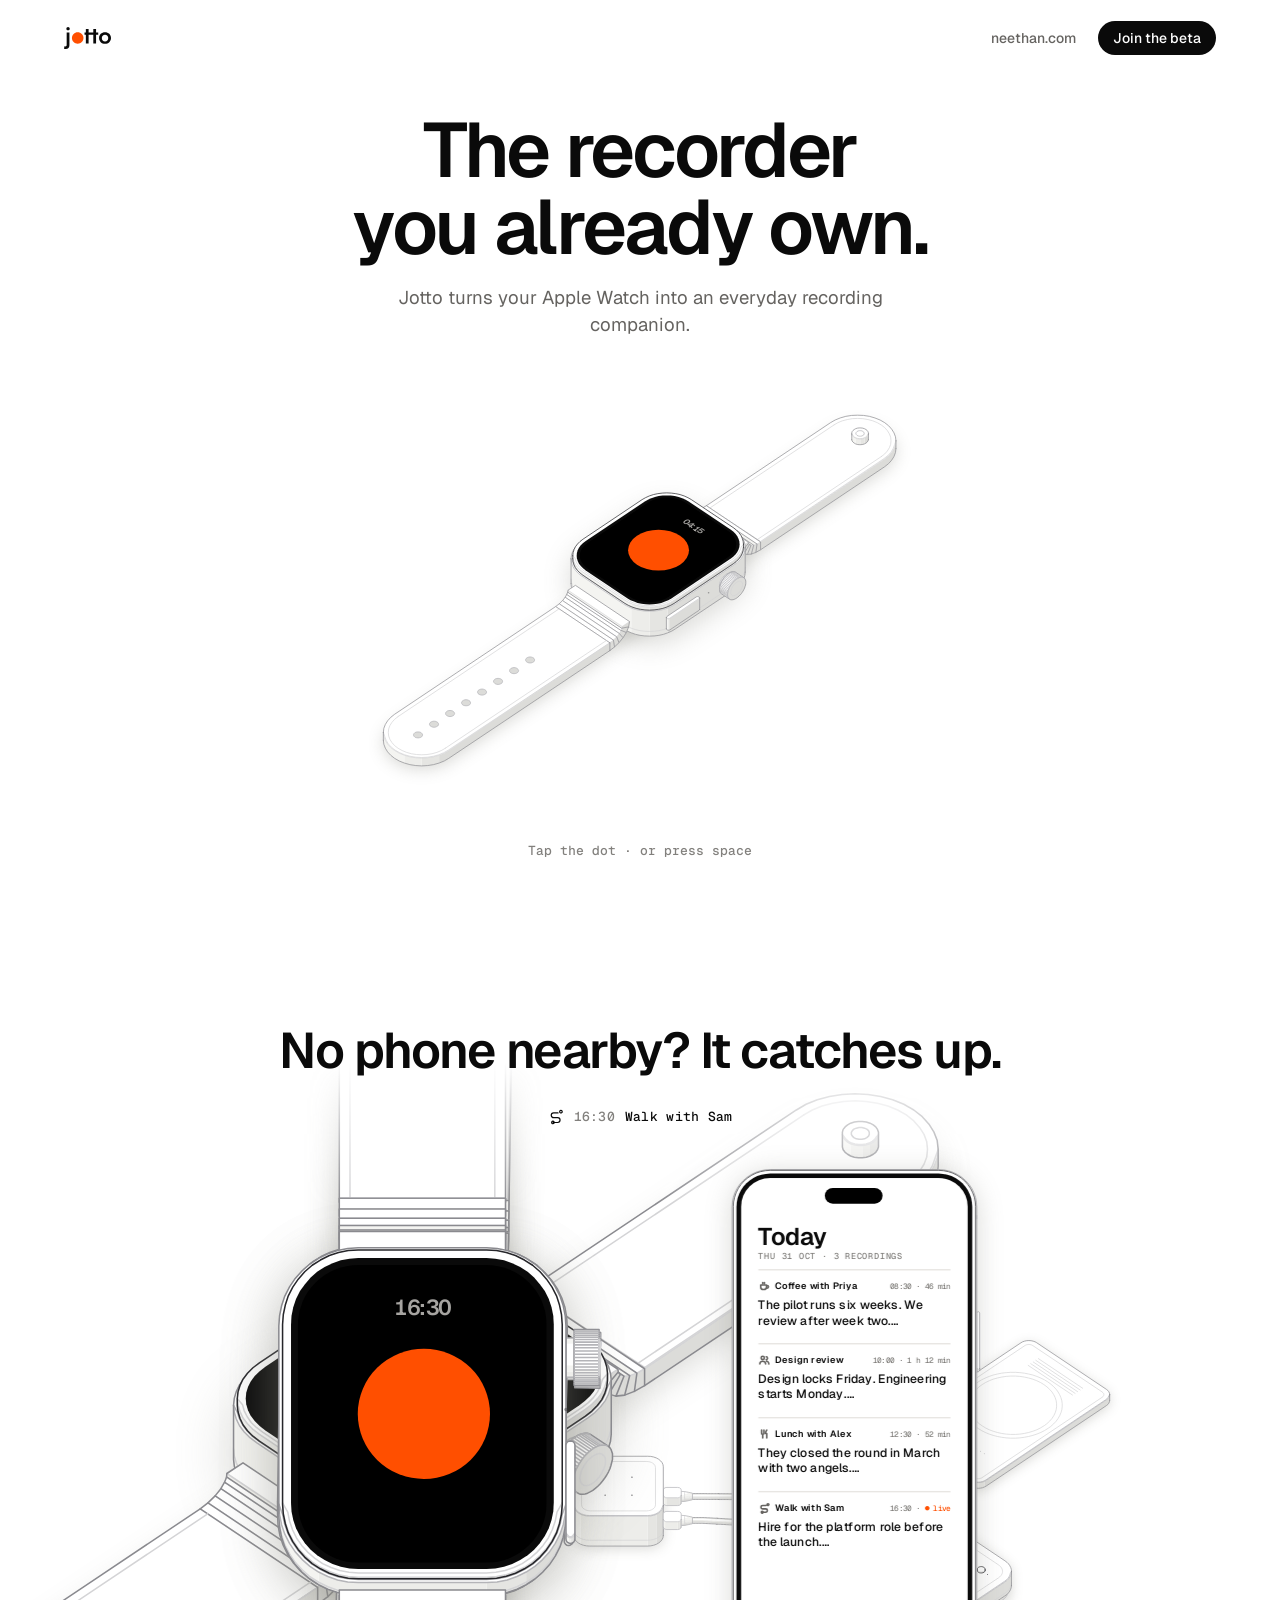
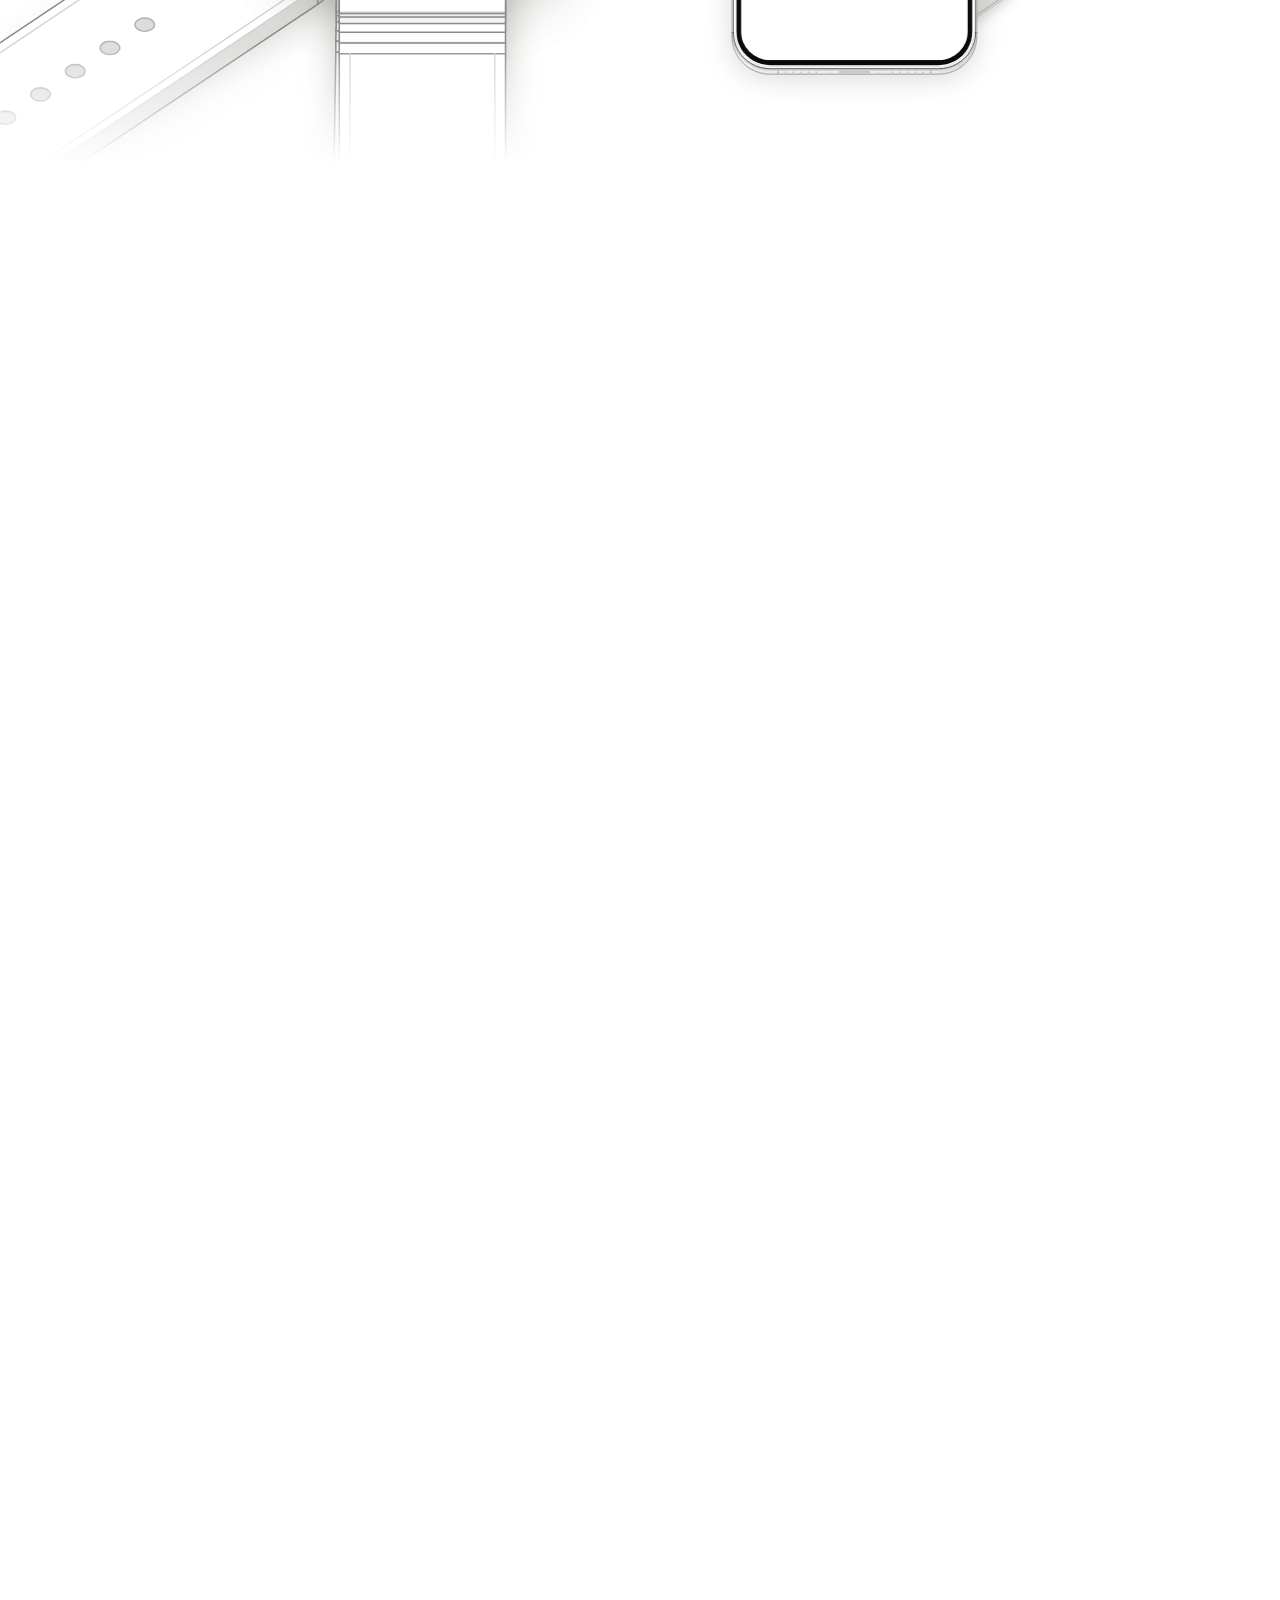
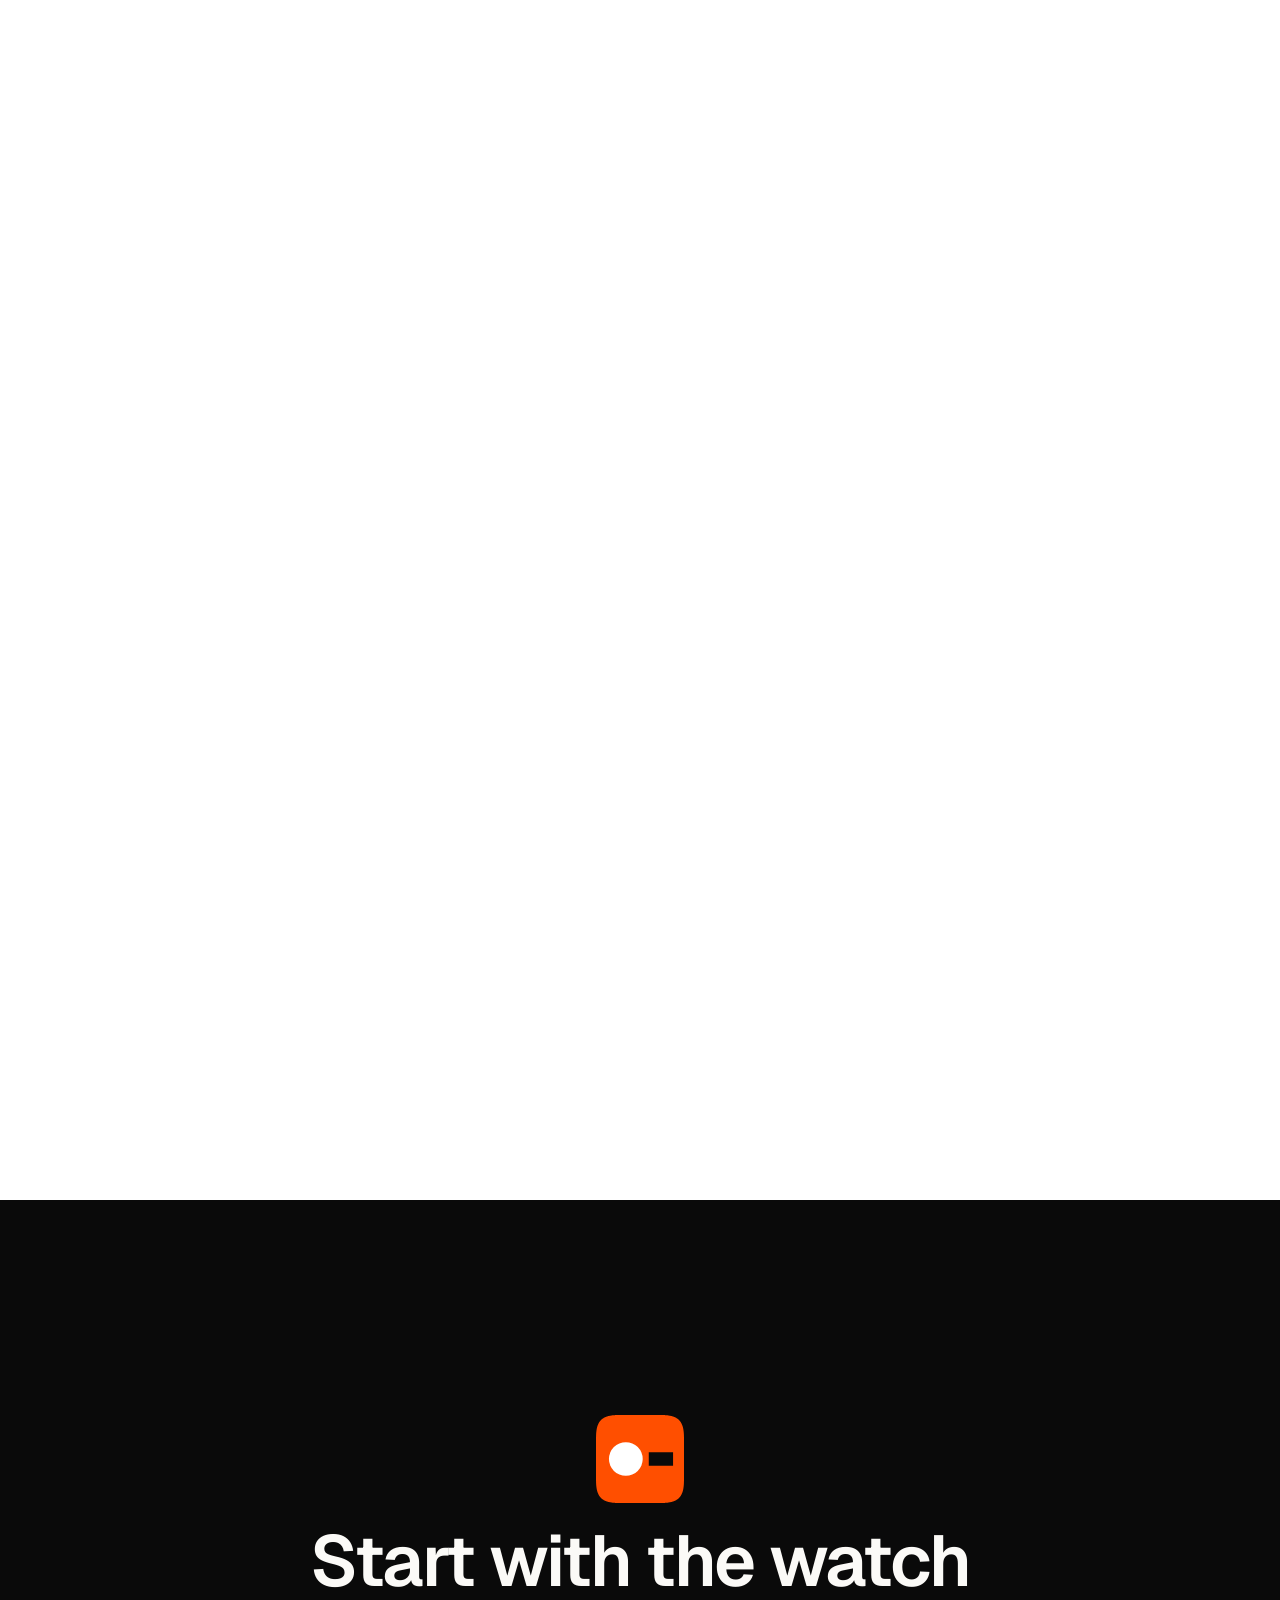
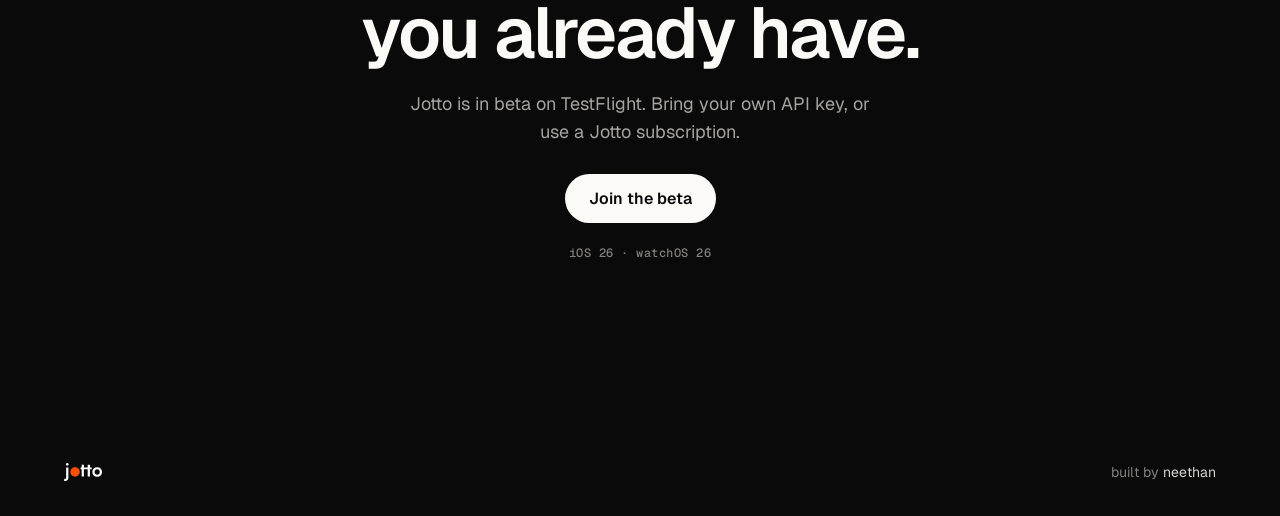
==== brand/page/index.html @ 4477ffdb "Product page prototype: a scroll story for neethan.com/jotto The Apple Watch you already own as the " ====
<!DOCTYPE html>
<html lang="en">
<head>
<meta charset="utf-8">
<meta name="viewport" content="width=device-width, initial-scale=1">
<title>Jotto · Neethan</title>
<meta name="description" content="Jotto turns the Apple Watch you already own into an everyday recording companion.">
<link rel="icon" href="../logo/final/favicon.svg" type="image/svg+xml">
<meta name="theme-color" content="#FFFFFF">
<link rel="stylesheet" href="../color/tokens.css">
<link rel="stylesheet" href="iso.css">
<link rel="preconnect" href="https://fonts.googleapis.com">
<link rel="stylesheet" href="https://fonts.googleapis.com/css2?family=Geist:wght@400;500;600;700&family=Geist+Mono:wght@400;500&display=swap">
<style>
  /* Scoped to the Jotto page: brand tokens only. */
  .jotto { --max: 1200px; --pad: clamp(20px, 5vw, 64px); --sans: "Geist", system-ui, sans-serif; --mono: "Geist Mono", ui-monospace, monospace;
    background: var(--ink-0); color: var(--ink-950); font-family: var(--sans); -webkit-font-smoothing: antialiased; }
  * { box-sizing: border-box; margin: 0; }
  html { scroll-snap-type: y proximity; }
  .snap { position: absolute; left: 0; width: 1px; height: 1px; scroll-snap-align: start; pointer-events: none; }
  .hero, .end { scroll-snap-align: start; }
  .wrap { width: 100%; max-width: calc(var(--max) + var(--pad) * 2); margin: 0 auto; padding: 0 var(--pad); }
  h1, h2 { font-weight: 600; letter-spacing: -0.03em; line-height: 1; font-kerning: normal; }
  .ico { width: 16px; height: 16px; flex: none; fill: none; stroke: currentColor; stroke-width: 1.5; stroke-linecap: round; stroke-linejoin: round; }

  .top { position: fixed; inset: 0 0 auto 0; z-index: 20; pointer-events: none; }
  .top .wrap { display: flex; align-items: center; justify-content: space-between; height: 76px; }
  .top a { pointer-events: auto; }
  .top img { height: 22px; display: block; }
  .top nav { display: flex; gap: 22px; align-items: center; font-size: 14px; font-weight: 500; }
  .top nav a { color: var(--ink-600); text-decoration: none; transition: color .3s, background .3s; }
  .top nav a.pill { color: var(--ink-0); background: var(--ink-950); padding: 8px 15px; border-radius: 999px; }
  .top.dark nav a { color: var(--ink-400); }
  .top.dark nav a.pill { color: var(--ink-950); background: var(--ink-50); }

  #gl { position: fixed; inset: 0; width: 100vw; height: 100vh; pointer-events: none; z-index: 15; }

  /* Drawn objects (anatomy kit) */
  .art { position: relative; }
  .art.iso { --anatomy-paper: #fff; --anatomy-card: #fff; --anatomy-weight: .7px; background: transparent; }
  .art.iso[data-theme="dark"] { --anatomy-paper: #0A0A0A; --anatomy-card: #0A0A0A; }
  .art svg { display: block; width: 100%; height: auto; overflow: visible; }
  .art svg * { vector-effect: non-scaling-stroke; transition: fill .7s ease, stroke .7s ease; }
  .art .jt-black { fill: #0A0A0A; transition: none; }
  .art .jt-hole { fill: var(--anatomy-shade-0); }
  .art .jt-floor { fill: var(--anatomy-paper); }
  .art .ov { position: absolute; left: 0; top: 0; transform-origin: 0 0; pointer-events: none; }
  .art .scr { position: absolute; left: 0; top: 0; transform-origin: 0 0; overflow: hidden; }
  .rig .fr, .rig .chg { position: absolute; inset: 0; }
  .rig .fr { visibility: hidden; }
  .rig .fr.on { visibility: visible; }
  .rig .chg svg { overflow: hidden; }

  /* Watch display (local units: about 79 × 96) */
  .wui { position: absolute; inset: 0; background: #000; color: #fff; font-family: var(--sans); transition: background .5s ease; }
  .wui .clock { position: absolute; top: 9px; width: 100%; text-align: center; font: 600 7px var(--sans); color: #A6A4A1; font-variant-numeric: tabular-nums; }
  .wui .btn { position: absolute; left: 50%; top: 50%; width: 42px; height: 42px; margin: -21px 0 0 -21px; border-radius: 50%;
    background: var(--orange-500); border: 0; padding: 0; cursor: pointer; pointer-events: auto; transition: transform .25s cubic-bezier(.3,1.5,.5,1), opacity .4s; }
  .wui .btn::after { content: ""; position: absolute; inset: 15px; border-radius: 3px; background: #fff; transform: scale(0); transition: transform .25s; }
  .wui .ring { position: absolute; left: 50%; top: 50%; width: 42px; height: 42px; margin: -21px 0 0 -21px; border-radius: 50%; border: 1.2px solid var(--orange-500); opacity: 0; }
  .wui.rec .btn { transform: scale(.88); }
  .wui.rec .btn::after { transform: scale(1); }
  .wui.rec .ring { animation: ring 1.1s ease-out infinite; }
  .wui .el { position: absolute; bottom: 9px; width: 100%; text-align: center; font: 500 7.5px var(--mono); color: #fff; opacity: 0; transition: opacity .2s; font-variant-numeric: tabular-nums; }
  .wui.rec .el { opacity: 1; }
  .wui .big { position: absolute; top: 30px; width: 100%; text-align: center; font: 600 22px var(--sans); letter-spacing: -.02em; color: #fff; opacity: 0; transition: opacity .4s; font-variant-numeric: tabular-nums; }
  .wui .sub { position: absolute; top: 58px; width: 100%; text-align: center; font: 500 6px var(--mono); color: #fff; opacity: 0; transition: opacity .4s; }
  .wui.charging { background: var(--orange-500); }
  .wui.charging .big, .wui.charging .sub { opacity: 1; }
  .wui.charging .btn, .wui.charging .clock { opacity: 0; }
  .wui .btn:focus-visible { outline: 1px solid #fff; outline-offset: 3px; }
  @keyframes ring { 0% { opacity: .8; transform: scale(1); } 100% { opacity: 0; transform: scale(1.5); } }

  /* iPhone display (local units: about 157 × 339) */
  .pui { position: absolute; inset: 0; background: #fff; color: var(--ink-950); font-family: var(--sans); }
  .pui .island { position: absolute; left: 50%; top: 7px; width: 40px; height: 11px; margin-left: -20px; border-radius: 6px; background: #000; }
  .pui .ttl { position: absolute; left: 12px; top: 30px; font: 600 17px var(--sans); letter-spacing: -.02em; }
  .pui .date { position: absolute; left: 12px; top: 51px; font: 500 6px var(--mono); color: var(--ink-500); }
  .pui .row { position: absolute; left: 12px; right: 12px; height: 50px; border-top: .6px solid var(--ink-200); opacity: 0; transition: opacity .3s; }
  .pui .row.on { opacity: 1; }
  .pui .meta { display: flex; align-items: center; gap: 3.5px; padding-top: 6px; font: 500 5.5px var(--mono); color: var(--ink-500); }
  .pui .meta .ico { width: 8px; height: 8px; stroke-width: 1.1; color: var(--ink-600); }
  .pui .meta .ttl2 { color: var(--ink-950); font: 600 6.5px var(--sans); }
  .pui .meta .when { margin-left: auto; }
  .pui .meta .live { color: var(--orange-500); }
  .pui .txt { margin-top: 4px; font: 500 8.5px/11px var(--sans); }
  .ch { opacity: 0; transition: opacity .16s ease; }
  .ch.on { opacity: 1; }

  /* Hero */
  .hero { position: relative; min-height: 100svh; display: flex; flex-direction: column; align-items: center; padding: 112px 0 40px; }
  .hero-copy { text-align: center; }
  .hero h1 { font-size: clamp(42px, 6vw, 88px); }
  .hero .lede { margin: 18px auto 0; font-size: clamp(17px, 1.45vw, 20px); line-height: 1.5; color: var(--ink-600); max-width: 520px; }
  .stage { position: relative; flex: 1; width: 100%; display: flex; align-items: center; justify-content: center; min-height: 380px; }
  .stage .art { width: min(50vw, 600px); }
  .said { position: absolute; max-width: 420px; }
  .said.below { position: static; text-align: center; padding: 0 var(--pad); margin: -6px auto 0; min-height: 96px; max-width: 560px; }
  .evt { display: flex; align-items: center; gap: 8px; width: 100%; font: 500 12px var(--mono); color: var(--ink-500); letter-spacing: .02em; margin-bottom: 10px; opacity: 0; transform: translateY(4px); transition: opacity .3s ease, transform .3s ease; }
  .said.below .evt { justify-content: center; }
  .evt .ico { color: var(--ink-950); }
  .evt .len { margin-left: auto; }
  .said.below .evt .len { margin-left: 0; }
  .evt b { font-weight: 500; color: var(--ink-950); }
  .evt.on { opacity: 1; transform: none; }
  .line { font-size: clamp(20px, 1.9vw, 27px); line-height: 1.38; font-weight: 500; letter-spacing: -0.02em; color: var(--ink-950); }
  .line .f { position: relative; display: inline-block; white-space: pre; overflow: hidden; vertical-align: bottom; transition: color .2s ease, width .26s cubic-bezier(.4,0,.2,1), opacity .26s; }
  .line .f::after { content: ""; position: absolute; left: 0; right: 0; top: 55%; height: 1.5px; background: currentColor; transform: scaleX(0); transform-origin: left; transition: transform .2s ease; }
  .line .f.x { color: var(--ink-300); }
  .line .f.x::after { transform: scaleX(1); }
  .line .f.gone { opacity: 0; }
  .hint { font: 500 13px var(--mono); color: var(--ink-500); text-align: center; min-height: 18px; }
  .hint .live { color: var(--orange-500); }
  @media (hover: none), (max-width: 759px) { .hint .kb { display: none; } }

  /* The story: one pinned stage, moved step by step */
  .scene { position: relative; height: var(--len, 300vh); }
  .pin { position: sticky; top: 0; height: 100svh; overflow: hidden; transition: background .7s ease; }
  .heads { position: absolute; left: 0; right: 0; top: clamp(100px, 14vh, 140px); pointer-events: none; z-index: 2; }
  .heads h2 { position: absolute; left: 0; right: 0; text-align: center; font-size: clamp(30px, 3.9vw, 56px); padding: 0 var(--pad);
    opacity: 0; transform: translateY(12px); transition: opacity .45s ease, transform .45s ease; }
  .heads h2.on { opacity: 1; transform: none; }
  .heads h2 .ln { display: block; opacity: 0; transform: translateY(10px); transition: opacity .45s ease, transform .45s ease; }
  .heads h2 .ln.on { opacity: 1; transform: none; }
  .night .heads h2 { color: var(--ink-50); }
  .gadgets { position: absolute; left: 50%; top: 64%; width: min(88vw, 1120px); transform: translate(-50%, -50%); }
  .rigwrap { position: absolute; inset: 0; --m3: 82%; --m4: 96%; -webkit-mask-image: linear-gradient(180deg, transparent 18%, #000 34%, #000 var(--m3), transparent var(--m4)); mask-image: linear-gradient(180deg, transparent 18%, #000 34%, #000 var(--m3), transparent var(--m4)); pointer-events: none; }
  .rig { position: absolute; left: 50%; top: 58%; width: min(56vw, 760px); transform-origin: 50% 50%; will-change: transform; pointer-events: auto; }
  .phone { position: absolute; left: 50%; top: 58%; width: 300px; will-change: transform; z-index: 1; }
  .event { position: absolute; left: 50%; top: 42%; transform: translate(-50%, -50%); display: flex; align-items: center; gap: 10px; white-space: nowrap;
    font: 500 13px var(--mono); letter-spacing: .02em; color: var(--ink-950); transition: opacity .3s ease; }
  .event .tm { color: var(--ink-500); }
  .night .event { color: var(--ink-50); }
  .night .event .tm { color: var(--ink-400); }

  .end { background: var(--ink-950); color: var(--ink-50); min-height: 92svh; display: flex; flex-direction: column; align-items: center; justify-content: center; text-align: center; gap: 22px; padding: 120px 0 72px; }
  .end img { width: 88px; height: 88px; }
  .end h2 { font-size: clamp(40px, 5.6vw, 84px); }
  .end p { font-size: 18px; line-height: 1.55; color: var(--ink-400); max-width: 470px; margin: 0 auto; }
  .end .small { font: 500 12px var(--mono); color: var(--ink-500); letter-spacing: .04em; }
  .end a.btn { margin-top: 6px; color: var(--ink-950); background: var(--ink-50); padding: 14px 24px; border-radius: 999px; font-weight: 600; font-size: 16px; text-decoration: none; }
  footer { background: var(--ink-950); color: var(--ink-500); font-size: 14px; }
  footer .wrap { display: flex; align-items: center; justify-content: space-between; height: 88px; text-transform: lowercase; }
  footer img { height: 18px; display: block; }
  footer a { color: var(--ink-300); text-decoration: none; }
  footer a:hover { color: var(--ink-50); }

  @media (max-width: 760px) {
    .stage { flex-direction: column; min-height: 0; }
    .stage .art { width: 108vw; }
    .rig { width: 120vw; }
    .gadgets { width: 112vw; }
    .event { font-size: 11px; }
  }
  @media (prefers-reduced-motion: reduce) { .wui.rec .ring { animation: none; } }
</style>
</head>
<body class="jotto">
<canvas id="gl"></canvas>

<header class="top" id="top"><div class="wrap">
  <a href="#" aria-label="Jotto"><img id="mark" src="../logo/final/wordmark.svg" alt="jotto"></a>
  <nav><a href="https://neethan.com">neethan.com</a><a class="pill" href="#get">Join the beta</a></nav>
</div></header>

<section class="hero" id="hero">
  <div class="wrap hero-copy">
    <h1>The recorder<br>you already own.</h1>
    <p class="lede">Jotto turns your Apple Watch into an everyday recording companion.</p>
  </div>
  <div class="stage" id="stage">
    <div class="art iso" data-theme="light" id="heroWatch"></div>
    <div class="said" id="said" aria-live="polite"><div class="evt" id="evt"></div><p class="line" id="line"></p></div>
  </div>
  <p class="hint" id="hint">Tap the dot<span class="kb"> · or press space</span></p>
</section>

<section class="scene" id="story" style="--len:1100vh">
  <div class="pin" id="pin">
    <div class="heads">
      <h2 id="h-gadgets"><span class="ln">Another device.</span><span class="ln">Another charger.</span><span class="ln">Another thing to remember.</span></h2>
      <h2>Or the one already on your wrist.</h2>
      <h2>Tap once. Talk for hours.</h2>
      <h2>No phone nearby? It catches up.</h2>
      <h2>Clean text, ready on your iPhone.</h2>
      <h2>And it charges with your watch.</h2>
    </div>
    <div class="art iso gadgets" data-theme="light" id="gadgetArt"></div>
    <div class="art iso phone" data-theme="light" id="phone"></div>
    <div class="rigwrap" id="rigwrap"><div class="art iso rig" data-theme="light" id="rig"></div></div>
    <p class="event" id="event"></p>
  </div>
</section>

<section class="end" id="get">
  <img src="../logo/final/icon-ios-masked.svg" alt="">
  <h2>Start with the watch<br>you already have.</h2>
  <p>Jotto is in beta on TestFlight. Bring your own API key, or use a Jotto subscription.</p>
  <a class="btn" href="#">Join the beta</a>
  <p class="small">iOS 26 · watchOS 26</p>
</section>
<footer><div class="wrap">
  <img src="../logo/final/wordmark-dark.svg" alt="jotto">
  <span>built by <a href="https://x.com/neethanwu">neethan</a></span>
</div></footer>

<script src="art.js"></script>
<script>
(() => {
  const ART = window.JOTTO_ART;
  const clamp = (v, a = 0, b = 1) => Math.min(b, Math.max(a, v));
  const seg = (p, a, b) => clamp((p - a) / (b - a));
  const lerp = (a, b, t) => a + (b - a) * t;
  const ease = t => t < .5 ? 4 * t * t * t : 1 - Math.pow(-2 * t + 2, 3) / 2;
  const easeOut = t => 1 - Math.pow(1 - t, 3);
  const reduced = matchMedia("(prefers-reduced-motion: reduce)").matches;
  const narrow = () => innerWidth < 760;
  const localTime = () => new Date().toLocaleTimeString([], { hour: "2-digit", minute: "2-digit", hourCycle: "h23" });
  const ICONS = {
    coffee: "M4 8h10v3.5a4.5 4.5 0 0 1-4.5 4.5h-1A4.5 4.5 0 0 1 4 11.5z M14 9h1.2a2.3 2.3 0 0 1 0 4.6H14 M7.5 3.5v2 M10.5 3.5v2",
    people: "M7.5 9a2.8 2.8 0 1 0 0-5.6 2.8 2.8 0 0 0 0 5.6z M2.5 17a5 5 0 0 1 10 0 M13.5 9a2.4 2.4 0 1 0 0-4.8 M14 11.8a4.6 4.6 0 0 1 4 5.2",
    walk: "M5 17.5a1.6 1.6 0 1 0 0-.01 M15 4a1.6 1.6 0 1 0 0-.01 M7 17.5h5.5a3 3 0 0 0 0-6h-5a3 3 0 0 1 0-6H13",
    mic: "M10 3a2.8 2.8 0 0 0-2.8 2.8v3.7a2.8 2.8 0 0 0 5.6 0V5.8A2.8 2.8 0 0 0 10 3z M5 9.5a5 5 0 0 0 10 0 M10 14.5V17",
    lunch: "M5.5 3v5.5a2 2 0 0 0 4 0V3 M7.5 10.5V17 M14.5 3c-1.6 1.4-2.2 3.6-2.2 6h2.2v8",
    idea: "M7 13.5a4.8 4.8 0 1 1 6 0V15H7z M8 17.5h4",
  };
  const icon = k => `<svg class="ico" viewBox="0 0 20 20"><path d="${ICONS[k]}"/></svg>`;

  /* ---------- Drawn objects with HTML laid on their screens ---------- */
  function overlay(el, vb, screen) {
    const ov = document.createElement("div"); ov.className = "ov";
    ov.style.width = vb[0] + "px"; ov.style.height = vb[1] + "px";
    const scr = document.createElement("div"); scr.className = "scr";
    ov.append(scr); el.append(ov);
    const o = { el, ov, scr, vb, m: null };
    o.setScreen = s => { o.m = s.m; Object.assign(scr.style, { width: s.w + "px", height: s.h + "px", borderRadius: s.r + "px", transform: `matrix(${s.m.join(",")})` }); o.sw = s.w; o.sh = s.h; };
    o.setScreen(screen);
    const fit = () => (ov.style.transform = `scale(${el.offsetWidth / vb[0]})`);
    new ResizeObserver(fit).observe(el); fit();
    // a point on the screen (local units) → coordinates relative to `frame`, with every CSS transform applied
    o.at = (u, v, frame) => {
      const r = el.getBoundingClientRect(), f = frame.getBoundingClientRect(), m = o.m, s = r.width / vb[0];
      return [r.left - f.left + s * (m[0] * u + m[2] * v + m[4]), r.top - f.top + s * (m[1] * u + m[3] * v + m[5])];
    };
    return o;
  }
  function mount(el, a) { el.innerHTML = a.svg; return a.screen ? overlay(el, a.vb, a.screen) : { el }; }
  function watchUI(o) {
    o.scr.innerHTML = `<div class="wui"><div class="clock"></div><div class="ring"></div><button class="btn" aria-label="Record"></button><div class="el">00:00</div><div class="big"></div><div class="sub">CHARGING</div></div>`;
    o.ui = o.scr.firstChild; o.clock = o.ui.querySelector(".clock"); o.el2 = o.ui.querySelector(".el"); o.big = o.ui.querySelector(".big");
    o.center = () => [o.sw / 2, o.sh / 2];
    return o;
  }
  const fmtDur = s => { s = Math.floor(s); const h = Math.floor(s / 3600), m = Math.floor(s / 60) % 60, x = s % 60; return (h ? `${h}:${String(m).padStart(2, "0")}` : String(m).padStart(2, "0")) + `:${String(x).padStart(2, "0")}`; };

  /* ---------- WebGL particles ---------- */
  const TONES = ["#FFCEBF", "#FFAC94", "#FF815C", "#FF4F00", "#FF4F00", "#FF4F00", "#D03B00", "#AB2C00", "#871E00", "#641200", "#4C4A48", "#1F1E1C"];
  const rgb = h => [1, 3, 5].map(i => parseInt(h.slice(i, i + 2), 16) / 255);
  const GL = (() => {
    const c = document.getElementById("gl");
    const gl = c.getContext("webgl", { premultipliedAlpha: true, alpha: true, antialias: false });
    if (!gl) return null;
    const VS = `
      attribute vec2 aS, aE, aC; attribute vec4 aM; attribute vec4 aK; attribute float aG;
      uniform float uT, uFade, uDpr; uniform vec2 uRes, uOff;
      varying vec3 vC; varying float vA;
      void main() {
        float lag = aG * 22.0, kr = (uT - aM.x - lag) / aM.y, k = clamp(kr, 0.0, 1.0);
        float e = k < .5 ? 4.0 * k * k * k : 1.0 - pow(-2.0 * k + 2.0, 3.0) / 2.0;
        float u = 1.0 - e;
        vec2 p = u * u * aS + 2.0 * u * e * aC + e * e * aE;
        p += sin(e * 3.14159) * vec2(sin(aM.w * 40.0 + e * 6.0), cos(aM.w * 31.0 + e * 5.0)) * (4.0 + 7.0 * aM.w);
        vec2 q = (p + uOff) / uRes * 2.0 - 1.0;
        gl_Position = vec4(q.x, -q.y, 0.0, 1.0);
        gl_PointSize = aM.z * (1.0 + sin(e * 3.14159) * 0.9) * (1.0 - aG * 0.25) * uDpr;
        vC = mix(aK.rgb, vec3(0.039), smoothstep(aK.w, 1.0, k));
        float alive = step(0.0001, uT - aM.x - lag);
        float landed = 1.0 - smoothstep(1.0, 1.25, kr);
        vA = alive * landed * uFade * (aG > 0.5 ? (1.0 - aG * 0.3) * sin(e * 3.14159) * 0.55 : 1.0);
      }`;
    const FS = `precision mediump float; varying vec3 vC; varying float vA;
      void main() { float d = length(gl_PointCoord - .5); float a = smoothstep(.5, .1, d) * vA; gl_FragColor = vec4(vC * a, a); }`;
    const sh = (t, s) => { const o = gl.createShader(t); gl.shaderSource(o, s); gl.compileShader(o); if (!gl.getShaderParameter(o, gl.COMPILE_STATUS)) console.error(gl.getShaderInfoLog(o)); return o; };
    const prog = gl.createProgram(); gl.attachShader(prog, sh(gl.VERTEX_SHADER, VS)); gl.attachShader(prog, sh(gl.FRAGMENT_SHADER, FS)); gl.linkProgram(prog); gl.useProgram(prog);
    const A = n => gl.getAttribLocation(prog, n), U = n => gl.getUniformLocation(prog, n);
    const loc = { aS: A("aS"), aE: A("aE"), aC: A("aC"), aM: A("aM"), aK: A("aK"), aG: A("aG"), uT: U("uT"), uFade: U("uFade"), uDpr: U("uDpr"), uRes: U("uRes"), uOff: U("uOff") };
    gl.enable(gl.BLEND); gl.blendFunc(gl.ONE, gl.ONE_MINUS_SRC_ALPHA);
    const STRIDE = 15, GHOSTS = 3, list = new Set();
    function burst(parts) {
      const data = new Float32Array(parts.length * GHOSTS * STRIDE);
      let i = 0, total = 0;
      for (const q of parts) {
        total = Math.max(total, q.delay + q.dur * 1.25 + GHOSTS * 22);
        for (let g = 0; g < GHOSTS; g++) data.set([q.s[0], q.s[1], q.e[0], q.e[1], q.c[0], q.c[1], q.delay, q.dur, q.size, q.seed, q.tone[0], q.tone[1], q.tone[2], q.cool, g], (i++) * STRIDE);
      }
      const buf = gl.createBuffer(); gl.bindBuffer(gl.ARRAY_BUFFER, buf); gl.bufferData(gl.ARRAY_BUFFER, data, gl.STATIC_DRAW);
      const b = { buf, n: parts.length * GHOSTS, total, t: 0, fade: 1, off: [0, 0], on: false };
      list.add(b); return b;
    }
    function drop(b) { if (!b) return; gl.deleteBuffer(b.buf); list.delete(b); }
    function draw() {
      const dpr = Math.min(devicePixelRatio || 1, 2), w = innerWidth, h = innerHeight;
      if (c.width !== Math.round(w * dpr) || c.height !== Math.round(h * dpr)) { c.width = Math.round(w * dpr); c.height = Math.round(h * dpr); }
      gl.viewport(0, 0, c.width, c.height); gl.clearColor(0, 0, 0, 0); gl.clear(gl.COLOR_BUFFER_BIT);
      gl.uniform2f(loc.uRes, w, h); gl.uniform1f(loc.uDpr, dpr);
      for (const b of list) {
        if (!b.on || b.fade <= 0) continue;
        gl.bindBuffer(gl.ARRAY_BUFFER, b.buf);
        const F = 4, bind = (l, n, o) => { gl.enableVertexAttribArray(l); gl.vertexAttribPointer(l, n, gl.FLOAT, false, STRIDE * F, o * F); };
        bind(loc.aS, 2, 0); bind(loc.aE, 2, 2); bind(loc.aC, 2, 4); bind(loc.aM, 4, 6); bind(loc.aK, 4, 10); bind(loc.aG, 1, 14);
        gl.uniform1f(loc.uT, b.t); gl.uniform1f(loc.uFade, b.fade); gl.uniform2f(loc.uOff, b.off[0], b.off[1]);
        gl.drawArrays(gl.POINTS, 0, b.n);
      }
    }
    return { burst, drop, draw };
  })();

  // Characters: wrap every letter so it can appear the moment its particles land.
  function charify(el) {
    const walk = document.createTreeWalker(el, NodeFilter.SHOW_TEXT), nodes = [];
    while (walk.nextNode()) nodes.push(walk.currentNode);
    for (const n of nodes) { const f = document.createDocumentFragment(); for (const c of n.data) { const sp = document.createElement("span"); sp.className = "ch"; sp.textContent = c; f.append(sp); } n.replaceWith(f); }
    return [...el.querySelectorAll(".ch")];
  }
  // Paint the characters where the page laid them out and sample their ink, in the element's own units (÷ scale).
  // Each point and each character gets an order: reading order, line by line, 0 → 1.
  const off = document.createElement("canvas");
  function inkOf(el, chars, scale, step, ss = 2) {
    const r0 = el.getBoundingClientRect(), cs = getComputedStyle(el), size = parseFloat(cs.fontSize);
    const W = Math.ceil(r0.width / scale) + 2, H = Math.ceil(r0.height / scale) + 2;
    off.width = W * ss; off.height = H * ss;
    const ctx = off.getContext("2d");
    ctx.setTransform(ss, 0, 0, ss, 0, 0); ctx.font = `${cs.fontWeight} ${size}px Geist`; ctx.fillStyle = "#000"; ctx.textBaseline = "alphabetic";
    const fm = ctx.measureText("Hg"), aS = fm.fontBoundingBoxAscent, dS = fm.fontBoundingBoxDescent;
    const info = chars.map(ch => { const r = ch.getBoundingClientRect(); return { x: (r.left - r0.left) / scale, top: (r.top - r0.top) / scale, h: r.height / scale, w: r.width / scale, c: ch.textContent }; });
    const tops = [...new Set(info.map(i => Math.round(i.top)))].sort((a, b) => a - b), nL = tops.length || 1;
    const lineOf = y => { let best = 0; tops.forEach((t, k) => { if (y >= t - 1) best = k; }); return best; };
    const order = (x, line) => (line * W + x) / (nL * W);
    info.forEach(i => { if (i.c.trim()) ctx.fillText(i.c, i.x, i.top + i.h * aS / (aS + dS)); i.order = order(i.x + i.w / 2, tops.indexOf(Math.round(i.top))); });
    const d = ctx.getImageData(0, 0, off.width, off.height).data, pts = [], st = step * ss;
    for (let y = 0; y < off.height; y += st) for (let x = 0; x < off.width; x += st) {
      const jx = Math.min(off.width - 1, x + Math.random() * st * .7), jy = Math.min(off.height - 1, y + Math.random() * st * .7);
      if (d[(Math.floor(jy) * off.width + Math.floor(jx)) * 4 + 3] > 110) { const px = jx / ss, py = jy / ss; pts.push([px, py, order(px, lineOf(py))]); }
    }
    return { pts, orders: info.map(i => i.order) };
  }
  // Particles leave from `from()` and land on the targets in reading order; times in ms.
  function particles(targets, from, spread, { wave = 340, jit = 140, dur = 760, size = 2 } = {}) {
    const parts = targets.map(([tx, ty, o]) => {
      const [sx, sy] = from(), warm = Math.random() < .16;
      const mx = (sx + tx) / 2 + (Math.random() - .5) * spread, my = Math.min(sy, ty) - (.3 + Math.random() * .7) * spread * .6;
      return { s: [sx, sy], e: [tx, ty], c: [mx, my], delay: wave * o + Math.random() * jit, dur: dur * (.85 + Math.random() * .3),
        size: size * (.55 + Math.random() * .7), seed: Math.random(), tone: rgb(TONES[Math.floor(Math.random() * TONES.length)]), cool: warm ? .85 : .45 + Math.random() * .2 };
    });
    // when the character at reading order o has its particles down
    parts.landsAt = o => wave * o + jit * .7 + dur * 1.05;
    return parts;
  }
  const showChars = (chars, times, t) => chars.forEach((c, i) => c.classList.toggle("on", t >= times[i]));

  /* ---------- Hero: tap the dot ---------- */
  const hero = document.getElementById("hero"), stage = document.getElementById("stage"), said = document.getElementById("said");
  const evt = document.getElementById("evt"), line = document.getElementById("line"), hint = document.getElementById("hint");
  const hw = watchUI(mount(document.getElementById("heroWatch"), ART.watch));
  // what was said, with the words the clean-up takes out (f) and the ones it recapitalises (c)
  const PRESETS = [
    { icon: "coffee", what: "Coffee with Priya", secs: 2772, toks: [["So, um, ", "f"], ["the pilot runs six weeks, ", "c", "The pilot runs six weeks, "], ["uh, ", "f"], ["and we review after week two…"]] },
    { icon: "people", what: "Design review", secs: 4320, toks: [["Okay, like, ", "f"], ["design locks on Friday, ", "c", "Design locks on Friday, "], ["um, ", "f"], ["engineering starts Monday…"]] },
    { icon: "walk", what: "Walk with Sam", secs: 1464, toks: [["I mean, ", "f"], ["we should, ", "c", "We should "], ["we should ", "f"], ["hire for the platform role first…"]] },
    { icon: "mic", what: "User interview", secs: 2280, toks: [["Honestly, ", "f"], ["I just want ", "c", "I just want "], ["like, ", "f"], ["the notes without typing them…"]] },
  ];
  let hs = "idle", t0 = 0, preset = 0, hb = null, tr = 0, autoStop = 0, parts = null, cleanAt = 0, cur = PRESETS[0], hChars = [], hTimes = [];
  const REC_MS = 2600;
  function placeSaid() {
    const sr = stage.getBoundingClientRect(), [x, y] = hw.at(hw.sw + 14, hw.sh * .55, stage);
    const left = Math.max(x + 60, sr.width * .5 + 60), room = sr.width - left - 24;
    const below = narrow() || room < 300;
    said.classList.toggle("below", below);
    if (below) { said.style.left = said.style.top = said.style.width = ""; return; }
    Object.assign(said.style, { left: left + "px", top: (y - 20) + "px", width: Math.min(420, room) + "px" });
  }
  function start() {
    cur = PRESETS[preset++ % PRESETS.length];
    hs = "rec"; t0 = performance.now(); hw.ui.classList.add("rec"); hw.el2.textContent = "00:01";
    evt.classList.remove("on"); line.innerHTML = ""; if (GL) GL.drop(hb); hb = null;
    hint.innerHTML = '<span class="live">● Recording</span> · tap to stop';
    clearTimeout(autoStop); autoStop = setTimeout(stop, REC_MS);
  }
  function stop() {
    if (hs !== "rec") return;
    clearTimeout(autoStop); hw.ui.classList.remove("rec");
    evt.innerHTML = `${icon(cur.icon)}<b>${cur.what}</b><span class="len">${cur.secs >= 3600 ? `${Math.floor(cur.secs / 3600)} h ${Math.round(cur.secs % 3600 / 60)} min` : `${Math.round(cur.secs / 60)} min`}</span>`;
    line.innerHTML = cur.toks.map(([t, kind, alt]) => `<span class="${kind === "f" ? "f" : kind === "c" ? "cap" : ""}"${alt ? ` data-alt="${alt}"` : ""}>${t}</span>`).join("");
    placeSaid(); evt.classList.add("on");
    hChars = charify(line);
    hint.textContent = "Saved to your iPhone · tap again";
    if (!GL || reduced) { hChars.forEach(c => c.classList.add("on")); cleanAt = performance.now() + 300; hs = "shown"; return; }
    const size = parseFloat(getComputedStyle(line).fontSize), lr = line.getBoundingClientRect(), fr = hero.getBoundingClientRect();
    const ink = inkOf(line, hChars, 1, size > 24 ? 1.1 : 1);
    const targets = ink.pts.map(([x, y, o]) => [lr.left - fr.left + x, lr.top - fr.top + y, o]);
    const [cu, cv] = hw.center();
    const from = () => { const a = Math.random() * 6.283, r = Math.sqrt(Math.random()) * 19; return hw.at(cu + Math.cos(a) * r, cv + Math.sin(a) * r, hero); };
    parts = particles(targets, from, 160, { size: size > 24 ? 2.2 : 1.9 });
    hTimes = ink.orders.map(o => parts.landsAt(o));
    hb = GL.burst(parts); hb.on = true; tr = performance.now(); hs = "forming";
  }
  function clean() {
    // the clean-up: filler words go pale and get struck, then fold away
    const fs = [...line.querySelectorAll(".f")];
    fs.forEach(f => f.classList.add("x"));
    setTimeout(() => {
      fs.forEach(f => { f.style.width = f.offsetWidth + "px"; requestAnimationFrame(() => { f.style.width = "0px"; f.classList.add("gone"); }); });
      line.querySelectorAll(".cap").forEach(c => (c.textContent = c.dataset.alt));
    }, 320);
  }
  const toggle = () => (hs === "rec" ? stop() : start());
  hw.ui.querySelector(".btn").addEventListener("click", toggle);
  addEventListener("keydown", e => {
    if (e.code !== "Space" || hero.getBoundingClientRect().bottom < innerHeight * .4) return;
    if (e.target.closest && e.target.closest("a, button, input, textarea")) return;
    e.preventDefault(); if (!e.repeat) toggle();
  });
  addEventListener("resize", placeSaid);
  function tickHero(now) {
    hw.clock.textContent = localTime();
    // the recording runs for a couple of seconds on the page, and the counter runs through the whole conversation
    if (hs === "rec") hw.el2.textContent = fmtDur(1 + Math.pow(clamp((now - t0) / REC_MS), 2.2) * (cur.secs - 1));
    if (hs === "shown" && now > cleanAt) { clean(); hs = "done"; }
    if (!hb) return;
    const fr = hero.getBoundingClientRect(); hb.off = [fr.left, fr.top]; hb.t = now - tr;
    showChars(hChars, hTimes, hb.t);
    if (hs === "forming" && hb.t > hb.total) { GL.drop(hb); hb = null; hChars.forEach(c => c.classList.add("on")); hs = "shown"; cleanAt = now + 200; }
  }

  /* ---------- The story: scroll picks the step, time plays it ---------- */
  const story = document.getElementById("story"), pin = document.getElementById("pin"), eventEl = document.getElementById("event");
  const heads = [...pin.querySelectorAll(".heads > h2")], gLines = [...document.querySelectorAll("#h-gadgets .ln")];
  const gArt = mount(document.getElementById("gadgetArt"), ART.gadgets), gEls = [...gArt.el.querySelectorAll(".jt-gadget")];
  const rigEl = document.getElementById("rig"), rigWrap = document.getElementById("rigwrap");
  rigEl.innerHTML = `<div class="chg">${ART.charger.svg}</div>` + ART.frames.svgs.map((s, i) => `<div class="fr" data-f="${i}">${s}</div>`).join("");
  rigEl.style.aspectRatio = `${ART.frames.vb[0]} / ${ART.frames.vb[1]}`;
  const frs = [...rigEl.querySelectorAll(".fr")], chg = rigEl.querySelector(".chg");
  const rig = watchUI(overlay(rigEl, ART.frames.vb, ART.frames.screens[0]));
  let curF = -1;
  const setFrame = i => { if (i === curF) return; frs.forEach((f, j) => f.classList.toggle("on", j === i)); rig.setScreen(ART.frames.screens[i]); curF = i; };
  setFrame(0);
  const ph = mount(document.getElementById("phone"), ART.phone);
  const DAY = [
    { t: "08:30", icon: "coffee", what: "Coffee with Priya", text: "The pilot runs six weeks. We review after week two.", dur: "46 min", secs: 2772 },
    { t: "10:00", icon: "people", what: "Design review", text: "Design locks Friday. Engineering starts Monday.", dur: "1 h 12 min", secs: 4320 },
    { t: "12:30", icon: "lunch", what: "Lunch with Alex", text: "They closed the round in March with two angels.", dur: "52 min", secs: 3120 },
    { t: "16:30", icon: "walk", what: "Walk with Sam", text: "Hire for the platform role before the launch.", dur: "24 min", secs: 1464, queued: true },
    { t: "18:45", icon: "idea", what: "On the way home", text: "Idea: the complication is just the dot.", dur: "0:48", secs: 48 },
  ];
  const ROW0 = 64, ROWH = 52, TX = 12;
  ph.scr.innerHTML = `<div class="pui"><div class="island"></div><div class="ttl">Today</div><div class="date">THU 31 OCT</div>${DAY.map((d, i) =>
    `<div class="row" style="top:${ROW0 + i * ROWH}px"><div class="meta">${icon(d.icon)}<span class="ttl2">${d.what}</span><span class="when">${d.t} · <span class="st"></span></span></div><div class="txt">${d.text}…</div></div>`).join("")}</div>`;
  const rows = [...ph.scr.querySelectorAll(".row")], txts = rows.map(r => r.querySelector(".txt")), dateEl = ph.scr.querySelector(".date");
  const rowChars = txts.map(t => charify(t));
  const mins = s => { const [h, m] = s.split(":").map(Number); return h * 60 + m; };
  const hhmm = m => `${String(Math.floor(m / 60) % 24).padStart(2, "0")}:${String(Math.floor(m % 60)).padStart(2, "0")}`;

  // steps: 0 gadgets · 1 hub + cables · 2 last line · 3 tossed, watch rises · 4 watch turns, phone in · 5–9 the day · 10 night · 11 charger
  const N = 12, DUR = [.7, .7, .55, 1.2, 1.2, 2.4, 2.4, 2.4, 2.8, 2.4, 1.2, 1.4];
  // scroll room per step: the watch (3) and its turn (4) get the most, so they are never skipped by a flick
  const ROOM = [1, 1, 1, 2.2, 1.8, 1.2, 1.2, 1.2, 1.2, 1.2, 1.4, 1.4], CUM = ROOM.reduce((a, r) => [...a, a[a.length - 1] + r], [0]);
  // a snap point in the middle of each step's scroll room, so a flick comes to rest on a step instead of between two
  const snaps = ROOM.map(() => { const d = document.createElement("div"); d.className = "snap"; story.append(d); return d; });
  const placeSnaps = () => { const span = story.offsetHeight - innerHeight; snaps.forEach((d, k) => (d.style.top = `${((CUM[k] + ROOM[k] * .55) / CUM[N]) * span}px`)); };
  placeSnaps(); addEventListener("resize", placeSnaps);
  let phase = -1, target = -1, last = 0;
  const u = k => clamp(phase - k + 1); // progress of step k, linear in time
  const dB = new Map();
  function dayBurst(i) {
    const key = `${innerWidth}x${innerHeight}`, have = dB.get(i);
    if (have && have.key === key) return have;
    if (have) GL.drop(have.b);
    const t = txts[i], y0 = rows[i].offsetTop + t.offsetTop, sc = t.getBoundingClientRect().width / t.offsetWidth;
    const ink = inkOf(t, rowChars[i], sc, .55, 4);
    const targets = ink.pts.map(([x, y, o]) => [...ph.at(TX + x, y0 + y, pin), o]);
    const [cu, cv] = rig.center();
    const from = () => { const a = Math.random() * 6.283, r = Math.sqrt(Math.random()) * 19; return rig.at(cu + Math.cos(a) * r, cv + Math.sin(a) * r, pin); };
    const parts = particles(targets, from, 150, { size: 1.7, wave: 380, jit: 140, dur: 820 });
    const rec = { key, b: GL.burst(parts), parts, times: ink.orders.map(o => parts.landsAt(o)) }; dB.set(i, rec); return rec;
  }

  function layout() {
    const W = innerWidth, H = innerHeight, nw = narrow();
    // the phone and the face of the watch should hold the frame; straps can run off it
    const pw = nw ? Math.min(W * .36, H * .16) : Math.min(W * .26, H * .34);
    ph.el.style.width = pw + "px";
    const caseUnits = 108 * rigEl.offsetWidth / ART.frames.vb[0];
    const s1 = (nw ? Math.min(W * .26, H * .12) : Math.min(H * .3, W * .21, 300)) / caseUnits;
    return { W, H, nw, s1, side: nw ? [0, -H * .19] : [-Math.min(W * .17, 300), 0], phone: nw ? [0, H * .2] : [Math.min(W * .17, 300), 0] };
  }

  function drawStory(now) {
    const dt = last ? Math.min((now - last) / 1000, .05) : 0; last = now;
    const r = story.getBoundingClientRect(), p = (-r.top) / (r.height - innerHeight);
    const at = clamp(p) * CUM[N];
    target = r.top > innerHeight * .35 ? -1 : (at >= CUM[N] ? N - 1 : clamp(CUM.findIndex(c => c > at) - 1, 0, N - 1));
    // time plays the step the scroll picked; steps skipped on the way are run through fast, and going back rewinds fast,
    // so the picture is never more than about half a second away from the scroll
    const k = clamp(Math.ceil(phase + 1e-6), 0, N - 1), d = target - phase;
    if (d > 0) phase = Math.min(target, phase + dt * (reduced ? 5 : Math.max(1 / DUR[k], (d - 1) / .35)));
    else if (d < 0) phase = Math.max(target, phase - dt * (reduced ? 5 : Math.max(2.2, -d / .35)));
    const L = layout();
    // 0–2 gadgets come in, then the hub and its cables; 3 everything is thrown out
    const TOSS = [[-1.2, -1.1, -30], [-1.1, .6, 24], [1.1, .6, -24], [1.2, -1.1, 30], [0, -1.4, 12]];
    gEls.forEach((g, i) => {
      const inK = ease(i < 4 ? clamp(u(0) * 1.6 - i * .2) : u(1)), out = clamp(u(3) * 1.5 - (i === 4 ? .5 : i * .08)), o = out * out;
      const [dx, dy, rot] = TOSS[i];
      g.style.opacity = inK * (1 - seg(out, .4, .9));
      g.style.transform = `translate(${dx * o * 700}px, ${(1 - inK) * 24 + dy * o * 520}px) rotate(${rot * o}deg)`;
    });
    gLines.forEach((l, i) => l.classList.toggle("on", u(i) > .35));
    // the watch: rises (3), turns to face you and moves aside (4); at night turns back to the middle (10)
    const rise = ease(seg(u(3), .45, 1)), turn = ease(u(4)), back = ease(u(10)), pose = turn * (1 - back);
    setFrame(Math.round(pose * 12));
    rigEl.style.opacity = rise;
    // on a phone the watch sits above the phone: its lower strap fades out before the moment and the phone
    rigWrap.style.setProperty("--m3", `${lerp(82, 47, L.nw ? pose : 0)}%`); rigWrap.style.setProperty("--m4", `${lerp(96, 55, L.nw ? pose : 0)}%`);
    rigEl.style.transform = `translate(-50%, -50%) translate(${L.side[0] * pose}px, ${(1 - rise) * L.H * .3 + L.side[1] * pose}px) scale(${lerp(1, L.s1, pose)})`;
    // the phone slides in with the turn, out at night
    const pin2 = ease(seg(u(4), .3, 1)), pout = ease(seg(u(10), 0, .7));
    ph.el.style.transform = `translate(-50%, -50%) translate(${L.phone[0] + (1 - pin2 + pout) * L.W * .6}px, ${L.phone[1]}px)`;
    ph.el.style.opacity = pin2 * (1 - pout);
    // night and the charger
    const n = u(10) > .3;
    pin.classList.toggle("night", n); pin.style.background = n ? "#0A0A0A" : "";
    rigEl.dataset.theme = n ? "dark" : "light";
    chg.style.visibility = curF === 0 && u(11) > 0 ? "visible" : "hidden";
    chg.style.transform = `translateX(${-(1 - ease(seg(u(11), 0, .8))) * 120}%)`;
    rig.ui.classList.toggle("charging", u(11) > .85);
    // the day: each step is one conversation, recorded, sent, and written down
    const mi = clamp(Math.floor(phase) - 4, 0, DAY.length - 1), live = phase > 4 && phase <= 9.999 ? clamp(Math.ceil(phase) - 5, 0, 4) : -1;
    const m = DAY[live < 0 ? mi : live], q = live < 0 ? 1 : u(live + 5);
    const prevT = live > 0 ? mins(DAY[live - 1].t) + 30 : 8 * 60;
    const clock = phase <= 4 ? 8 * 60 + 12 : phase > 10 ? 23 * 60 + 14 + u(11) * 10 : live < 0 ? mins(DAY[4].t) + 3 : prevT + (mins(m.t) - prevT) * ease(seg(q, 0, .15));
    rig.clock.textContent = hhmm(clock); rig.big.textContent = hhmm(clock);
    const recOn = live >= 0 && q > .12 && q < (m.queued ? .62 : .4);
    rig.ui.classList.toggle("rec", recOn);
    if (recOn) rig.el2.textContent = fmtDur(1 + Math.pow(seg(q, .12, m.queued ? .62 : .4), 2) * (m.secs - 1));
    let done = 0;
    DAY.forEach((d, i) => {
      const lq = u(i + 5), started = lq > .12, finished = lq >= 1;
      rows[i].classList.toggle("on", started);
      const st = rows[i].querySelector(".st"), label = finished ? d.dur : d.queued && lq < .62 ? "on watch" : "● live";
      if (st.textContent !== label) { st.textContent = label; st.className = "st" + (label === "● live" ? " live" : ""); }
      if (finished) done++;
      const a = d.queued ? .62 : .32;
      if (GL && !reduced && started && lq < .999) {
        const rec = dayBurst(i), b = rec.b, pr = pin.getBoundingClientRect();
        b.on = lq > a; b.off = [pr.left, pr.top]; b.t = seg(lq, a, .98) * b.total;
        showChars(rowChars[i], rec.times, lq > a ? b.t : -1);
      } else {
        if (dB.has(i)) dB.get(i).b.on = false;
        const all = (!GL || reduced) ? lq > .6 : lq >= .999;
        if (rowChars[i][0].classList.contains("on") !== all) rowChars[i].forEach(c => c.classList.toggle("on", all));
      }
    });
    dateEl.textContent = done ? `THU 31 OCT · ${done} RECORDING${done > 1 ? "S" : ""}` : "THU 31 OCT";
    // the moment, between the watch and the phone
    const showEvt = u(11) > .85 ? 1 : live >= 0 || (phase > 9 && phase < 9.8) ? 1 : 0;
    const ev = u(11) > .85 ? { t: "23:24", icon: "idea", what: "On the charger" } : m;
    const html = `${icon(ev.icon)}<span class="tm">${ev.t}</span><span>${ev.what}</span>`;
    if (eventEl.dataset.k !== ev.what) { eventEl.innerHTML = html; eventEl.dataset.k = ev.what; }
    eventEl.style.opacity = showEvt;
    const pr2 = ph.el.getBoundingClientRect(), pinR = pin.getBoundingClientRect();
    eventEl.style.top = L.nw && phase > 10 ? "86%" : `${Math.max(pr2.top - pinR.top - (L.nw ? 20 : 26), innerHeight * .24)}px`;
    eventEl.style.left = `calc(50% + ${(L.side[0] + L.phone[0]) / 2}px)`;
    // headings
    const hi = phase < 2.6 ? 0 : phase < 3.6 ? 1 : phase < 7.5 ? (phase > 4.4 ? 2 : -1) : phase < 8.5 ? 3 : phase < 9.6 ? 4 : phase > 10.2 ? 5 : -1;
    heads.forEach((h, i) => h.classList.toggle("on", i === hi));
    return n;
  }

  /* ---------- One loop ---------- */
  const top = document.getElementById("top"), mark = document.getElementById("mark"), end = document.getElementById("get");
  function setDark(on) { if (top.classList.contains("dark") === on) return; top.classList.toggle("dark", on); mark.src = `../logo/final/wordmark${on ? "-dark" : ""}.svg`; }
  function frame(now) {
    tickHero(now);
    const sr = story.getBoundingClientRect();
    let night = false;
    if (sr.bottom > 0 && sr.top < innerHeight) night = drawStory(now); else { last = 0; phase = sr.top > 0 ? -1 : N - 1; dB.forEach(v => (v.b.on = false)); }
    setDark(night || end.getBoundingClientRect().top < 60);
    if (GL) GL.draw();
    requestAnimationFrame(frame);
  }
  document.fonts.ready.then(() => { placeSaid(); requestAnimationFrame(frame); });
})();
</script>
</body>
</html>
---- brand/color/tokens.css ----
/* Jotto colour v1. Generated by brand/color/build.py; edit there. */
:root {
  --orange-50: #FFF4F1;
  --orange-100: #FFE7E0;
  --orange-200: #FFCEBF;
  --orange-300: #FFAC94;
  --orange-400: #FF815C;
  --orange-500: #FF4F00;
  --orange-600: #D03B00;
  --orange-700: #AB2C00;
  --orange-800: #871E00;
  --orange-900: #641200;
  --orange-950: #440700;
  --ink-0: #FFFFFF;
  --ink-50: #FBFAF7;
  --ink-100: #F5F3F1;
  --ink-200: #E8E6E3;
  --ink-300: #D6D4D1;
  --ink-400: #A6A4A1;
  --ink-500: #82807D;
  --ink-600: #656360;
  --ink-700: #4C4A48;
  --ink-800: #343331;
  --ink-900: #1F1E1C;
  --ink-950: #0A0A0A;
  --bg: #FFFFFF;
  --surface: #FBFAF7;
  --surface-raised: #FFFFFF;
  --border: #E8E6E3;
  --text: #0A0A0A;
  --text-secondary: #656360;
  --text-tertiary: #82807D;
  --accent: #FF4F00;
  --accent-text: #D03B00;
  --accent-text-large: #FF4F00;
  --accent-subtle: #FFF4F1;
  --on-accent: #FFFFFF;
}

@media (prefers-color-scheme: dark) {
  :root {
    --bg: #0A0A0A;
    --surface: #1F1E1C;
    --surface-raised: #343331;
    --border: #4C4A48;
    --text: #FBFAF7;
    --text-secondary: #A6A4A1;
    --text-tertiary: #82807D;
    --accent: #FF4F00;
    --accent-text: #FF4F00;
    --accent-text-large: #FF4F00;
    --accent-subtle: #440700;
    --on-accent: #FFFFFF;
  }
}
---- brand/page/iso.css ----
/* The anatomy kit styles (ISO_CSS), copied by build.mjs. */

.iso{
  --anatomy-page:#0b0b0b;--anatomy-card:#131313;--anatomy-text:#a3a3a3;--anatomy-strong:#e6e6e6;--anatomy-muted:#6e6e6e;
  --anatomy-paper:#131313;--anatomy-face:#1b1b1b;--anatomy-top:#1c1c1c;
  --anatomy-shade-0:#0f0f0f;--anatomy-shade-1:#121212;--anatomy-shade-2:#151515;--anatomy-shade-3:#181818;
  --anatomy-lit-top:#262626;--anatomy-lit-shade:#1d1d1d;
  --anatomy-hi:#d4d4d4;--anatomy-mid:#6a6a6a;--anatomy-lo:#3e3e3e;--anatomy-faint:#2a2a2a;--anatomy-lit:#ffffff;
  --anatomy-halo:#050505;--anatomy-halo-opacity:.9;--anatomy-dot:#e6e6e6;
  --anatomy-red:#ff6b6b;--anatomy-green:#6be0a0;--anatomy-blue:#6b9bff;
  --anatomy-weight:.6px;--anatomy-ease:cubic-bezier(.32,.72,0,1);
  --anatomy-mono:ui-monospace,"SF Mono",Menlo,Consolas,monospace;
  --anatomy-lift:inset 0 1px 0 0 #ffffff0a,inset 0 0 0 1px #ffffff06,0 0 0 1px #00000026,0 1px 1px -.5px #00000014,0 3px 3px -1.5px #00000014,0 6px 6px -3px #00000014,0 12px 12px -6px #00000014;
}
.iso[data-theme="light"]{
  --anatomy-page:#f2f2ef;--anatomy-card:#fbfbfa;--anatomy-text:#57575a;--anatomy-strong:#18181a;--anatomy-muted:#8c8c90;
  --anatomy-paper:#fbfbfa;--anatomy-face:#ffffff;--anatomy-top:#ffffff;
  --anatomy-shade-0:#dcdcd9;--anatomy-shade-1:#e5e5e2;--anatomy-shade-2:#ededea;--anatomy-shade-3:#f4f4f1;
  --anatomy-lit-top:#ffffff;--anatomy-lit-shade:#eeeeeb;
  --anatomy-hi:#26262a;--anatomy-mid:#8a8a8f;--anatomy-lo:#b4b4b8;--anatomy-faint:#d4d4d6;--anatomy-lit:#000000;
  --anatomy-halo:#8a8a80;--anatomy-halo-opacity:.32;--anatomy-dot:#3a3a3e;
  --anatomy-red:#e5484d;--anatomy-green:#30a46c;--anatomy-blue:#3e63dd;
  --anatomy-lift:inset 0 1px 0 0 #ffffff,0 0 0 1px #0000000f,0 1px 1px -.5px #0000000a,0 3px 3px -1.5px #0000000a,0 6px 6px -3px #0000000a,0 12px 12px -6px #0000000a;
}
.iso-svg{display:block;width:100%;height:auto;overflow:visible}
.iso-svg path,.iso-svg circle{vector-effect:non-scaling-stroke}
.iso-fill{fill:var(--anatomy-paper);stroke:none}
.iso-solid[data-lit]>.iso-fill{fill:var(--anatomy-face)}
.iso-shade,.iso-top{stroke:none}
.iso-shade[data-shade="0"]{fill:var(--anatomy-shade-0)}
.iso-shade[data-shade="1"]{fill:var(--anatomy-shade-1)}
.iso-shade[data-shade="2"]{fill:var(--anatomy-shade-2)}
.iso-shade[data-shade="3"]{fill:var(--anatomy-shade-3)}
.iso-top{fill:var(--anatomy-top)}
.iso-solid[data-lit]>.iso-top{fill:var(--anatomy-lit-top)}
.iso-solid[data-lit]>.iso-shade{fill:var(--anatomy-lit-shade)}
.iso-solid[data-seamless]>.iso-shade,.iso-solid[data-seamless]>.iso-top{stroke-width:.4;stroke-linejoin:round}
.iso-solid[data-seamless]>.iso-shade[data-shade="0"]{stroke:var(--anatomy-shade-0)}
.iso-solid[data-seamless]>.iso-shade[data-shade="1"]{stroke:var(--anatomy-shade-1)}
.iso-solid[data-seamless]>.iso-shade[data-shade="2"]{stroke:var(--anatomy-shade-2)}
.iso-solid[data-seamless]>.iso-shade[data-shade="3"]{stroke:var(--anatomy-shade-3)}
.iso-solid[data-seamless]>.iso-top{stroke:var(--anatomy-top)}
.iso-solid[data-seamless][data-lit]>.iso-top{stroke:var(--anatomy-lit-top)}
.iso-solid[data-seamless][data-lit]>.iso-shade{stroke:var(--anatomy-lit-shade)}
.iso-solid[data-lit]>.iso-edge{stroke:var(--anatomy-lit)}
.iso-halo{fill:var(--anatomy-halo);stroke:none;filter:blur(9px);opacity:var(--anatomy-halo-opacity);transform:translateY(3px)}
.iso-line{fill:none;stroke:var(--anatomy-lo);stroke-width:var(--anatomy-weight);stroke-linecap:round;stroke-linejoin:round}
.iso-line[data-tone="hi"]{stroke:var(--anatomy-hi)}
.iso-line[data-tone="mid"]{stroke:var(--anatomy-mid)}
.iso-line[data-tone="lo"]{stroke:var(--anatomy-lo)}
.iso-line[data-tone="faint"]{stroke:var(--anatomy-faint)}
.iso-line[data-tone="lit"]{stroke:var(--anatomy-lit)}
.iso-line[data-tone="red"]{stroke:var(--anatomy-red)}
.iso-line[data-tone="green"]{stroke:var(--anatomy-green)}
.iso-line[data-tone="blue"]{stroke:var(--anatomy-blue)}
.iso-line[data-dotted]{stroke-dasharray:.01 3.5;stroke-width:1}
.iso-line[data-dashed]{stroke-dasharray:3 3}
.iso-line[data-flow]{stroke-dasharray:2 6}
.iso-wire-end{fill:var(--anatomy-paper);stroke:var(--anatomy-lo);stroke-width:var(--anatomy-weight)}
.iso-wire[data-tone="hi"] .iso-wire-end{stroke:var(--anatomy-hi)}
.iso-wire[data-tone="mid"] .iso-wire-end{stroke:var(--anatomy-mid)}
.iso-wire[data-tone="faint"] .iso-wire-end{stroke:var(--anatomy-faint)}
.iso-wire[data-tone="lit"] .iso-wire-end{stroke:var(--anatomy-lit)}
.iso-dots circle{fill:var(--anatomy-dot);stroke:none;opacity:.32}
.iso-dots[data-tone="hi"] circle{opacity:.85}
.iso-dots[data-tone="mid"] circle{opacity:.45}
.iso-dots[data-tone="lo"] circle{opacity:.22}
.iso-dots[data-tone="faint"] circle{opacity:.12}
.iso-face-text{fill:var(--anatomy-mid);font-family:var(--anatomy-mono);letter-spacing:.04em}
.iso-face-text[data-tone="hi"]{fill:var(--anatomy-hi)}
.iso-face-text[data-tone="lo"]{fill:var(--anatomy-lo)}
.iso-face-text[data-tone="faint"]{fill:var(--anatomy-faint)}
.tb-body{fill:var(--anatomy-shade-2);stroke:none}
.tb-shine{fill:var(--anatomy-top);stroke:none}
.tb-shade{fill:var(--anatomy-shade-0);stroke:none}
.tb-ring{fill:none;stroke:var(--anatomy-lo);stroke-width:.45;stroke-linecap:butt;stroke-linejoin:round}
.tb-ring[data-tone="mid"]{stroke:var(--anatomy-mid)}
.tb-ring[data-tone="faint"]{stroke:var(--anatomy-faint)}
.tb-ring[data-tone="hi"]{stroke:var(--anatomy-hi)}
@keyframes iso-flow{to{stroke-dashoffset:-32}}
@keyframes iso-pulse{0%,100%{opacity:.18}12%{opacity:1}40%{opacity:.18}}
.iso-line[data-flow]{animation:iso-flow 1600ms linear infinite}
.iso-dots circle[data-pulse]{animation:iso-pulse 1600ms steps(1,end) infinite;animation-delay:var(--pulse-at,0ms)}
.iso-figure{margin:32px 0 36px}
.iso-plate{position:relative;padding:52px 24px;border-radius:0;background:var(--anatomy-card);box-shadow:0 0 0 1px var(--anatomy-mid);--anatomy-paper:var(--anatomy-card)}
.iso-plate-corners{position:absolute;inset:18px 20px;pointer-events:none}
.iso-plate-corner{position:absolute;color:var(--anatomy-muted);font-family:var(--anatomy-mono);font-size:10.5px;line-height:1;letter-spacing:.04em;white-space:nowrap}
.iso-plate-corner[data-corner="fig"]{top:0;left:0;color:var(--anatomy-text)}
.iso-plate-corner[data-corner="title"]{top:0;right:0;text-transform:uppercase;letter-spacing:.1em}
.iso-plate-corner[data-corner="hint"]{bottom:0;left:0;text-transform:uppercase;letter-spacing:.1em}
.iso-plate-corner[data-corner="readout"]{right:0;bottom:0;color:var(--anatomy-text);font-variant-numeric:tabular-nums}
.iso-plate .iso-svg{margin:0 auto}
.iso-legend{display:grid;gap:8px;margin-top:12px;color:var(--anatomy-muted);font-size:13px;line-height:1.55}
.iso-keys{display:flex;flex-wrap:wrap;gap:6px 18px}
.iso-key{display:inline-flex;align-items:center;gap:7px}
.iso-swatch{width:16px;height:10px;flex:none;overflow:visible}
.iso-swatch path{fill:none;stroke:var(--anatomy-hi);stroke-width:1;vector-effect:non-scaling-stroke;stroke-linejoin:round;stroke-linecap:round}
.iso-swatch[data-mark="raised"] path,.iso-swatch[data-mark="flat"] path{stroke:var(--anatomy-mid)}
.iso-swatch[data-mark="lit"] path{stroke:var(--anatomy-lit)}
.iso-swatch[data-mark="dim"] path{stroke:var(--anatomy-lo)}
.iso-swatch[data-mark="dotted"] path{stroke-dasharray:.01 3;stroke-width:1.4}
.iso-swatch[data-mark="dashed"] path{stroke-dasharray:3 2.5}
.iso-swatch[data-mark="red"] path{stroke:var(--anatomy-red)}
.iso-swatch[data-mark="green"] path{stroke:var(--anatomy-green)}
.iso-swatch[data-mark="blue"] path{stroke:var(--anatomy-blue)}
.iso-swatch-crease{stroke:var(--anatomy-lo)!important}
@media (max-width:560px){.iso-plate{padding:48px 12px 70px}.iso-plate-corner[data-corner="hint"]{bottom:18px}}
@media (prefers-reduced-motion:reduce){.iso-line[data-flow],.iso-dots circle[data-pulse]{animation:none}}
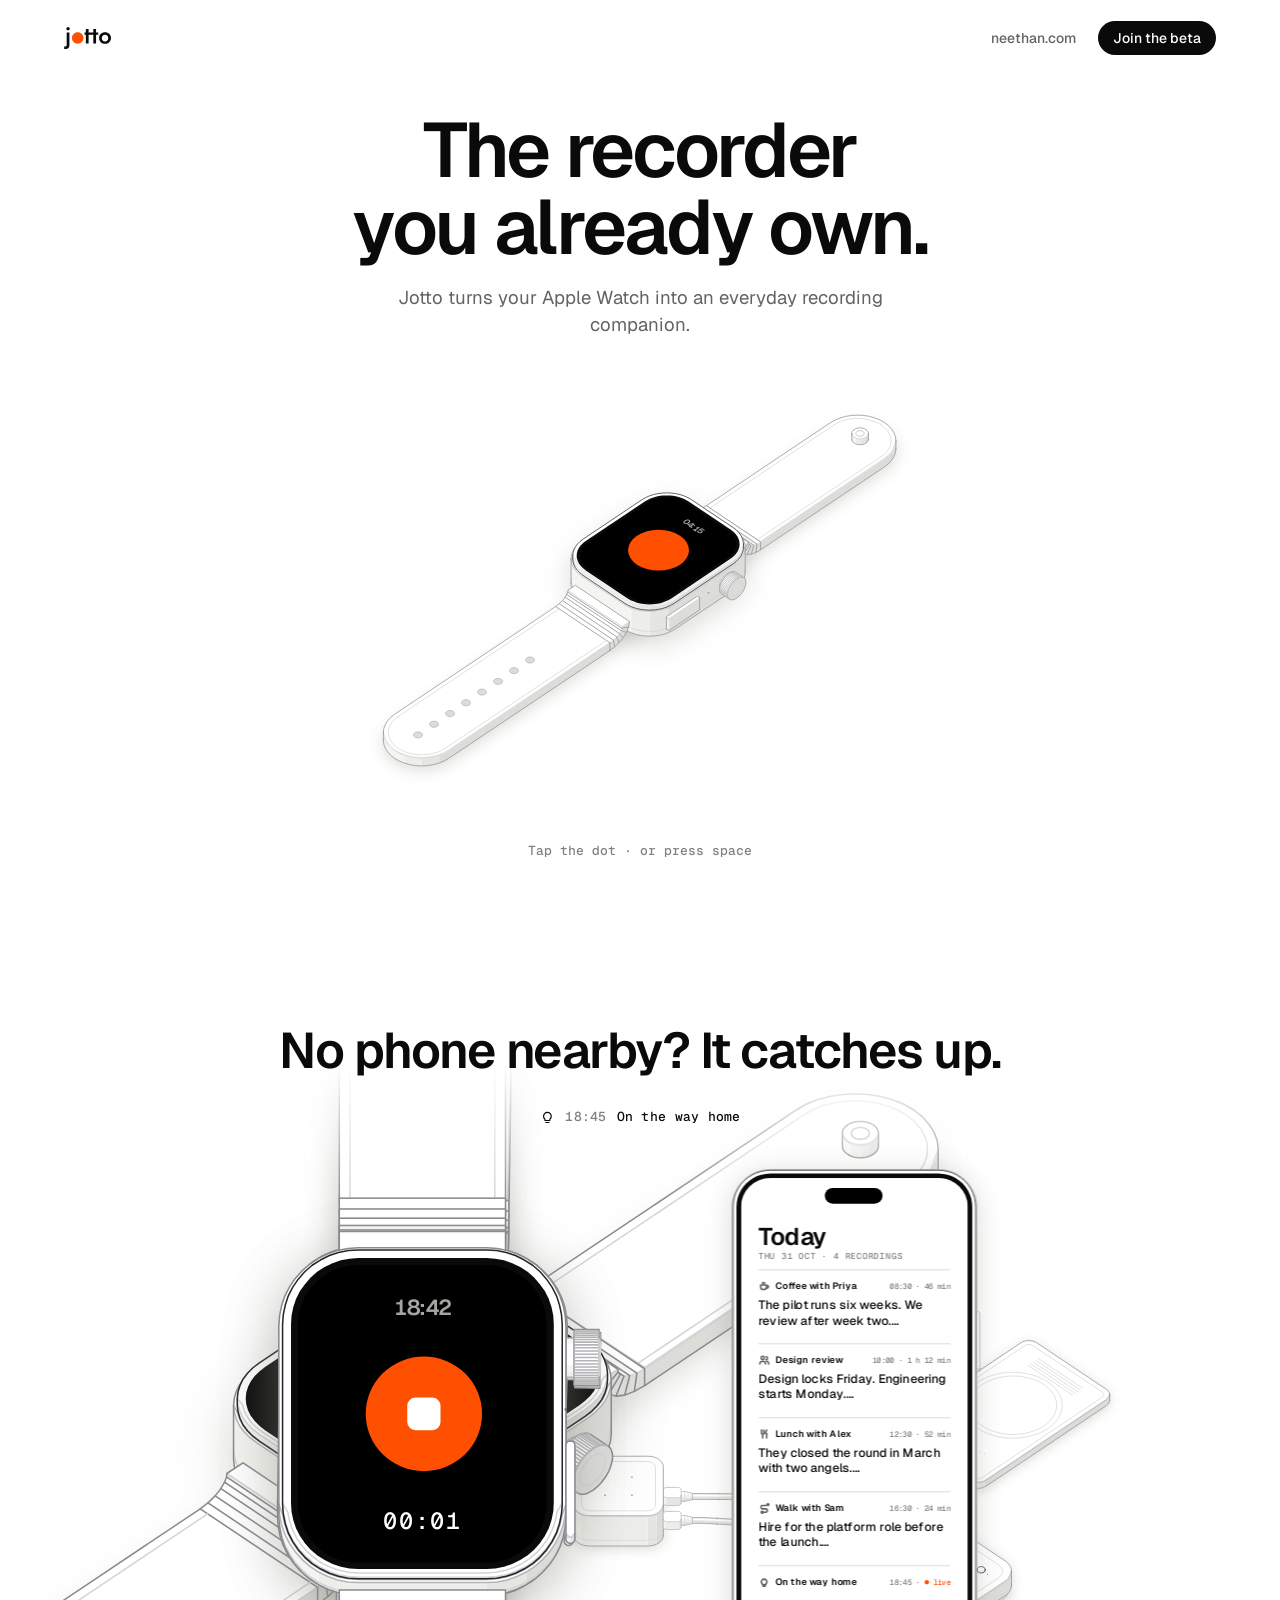
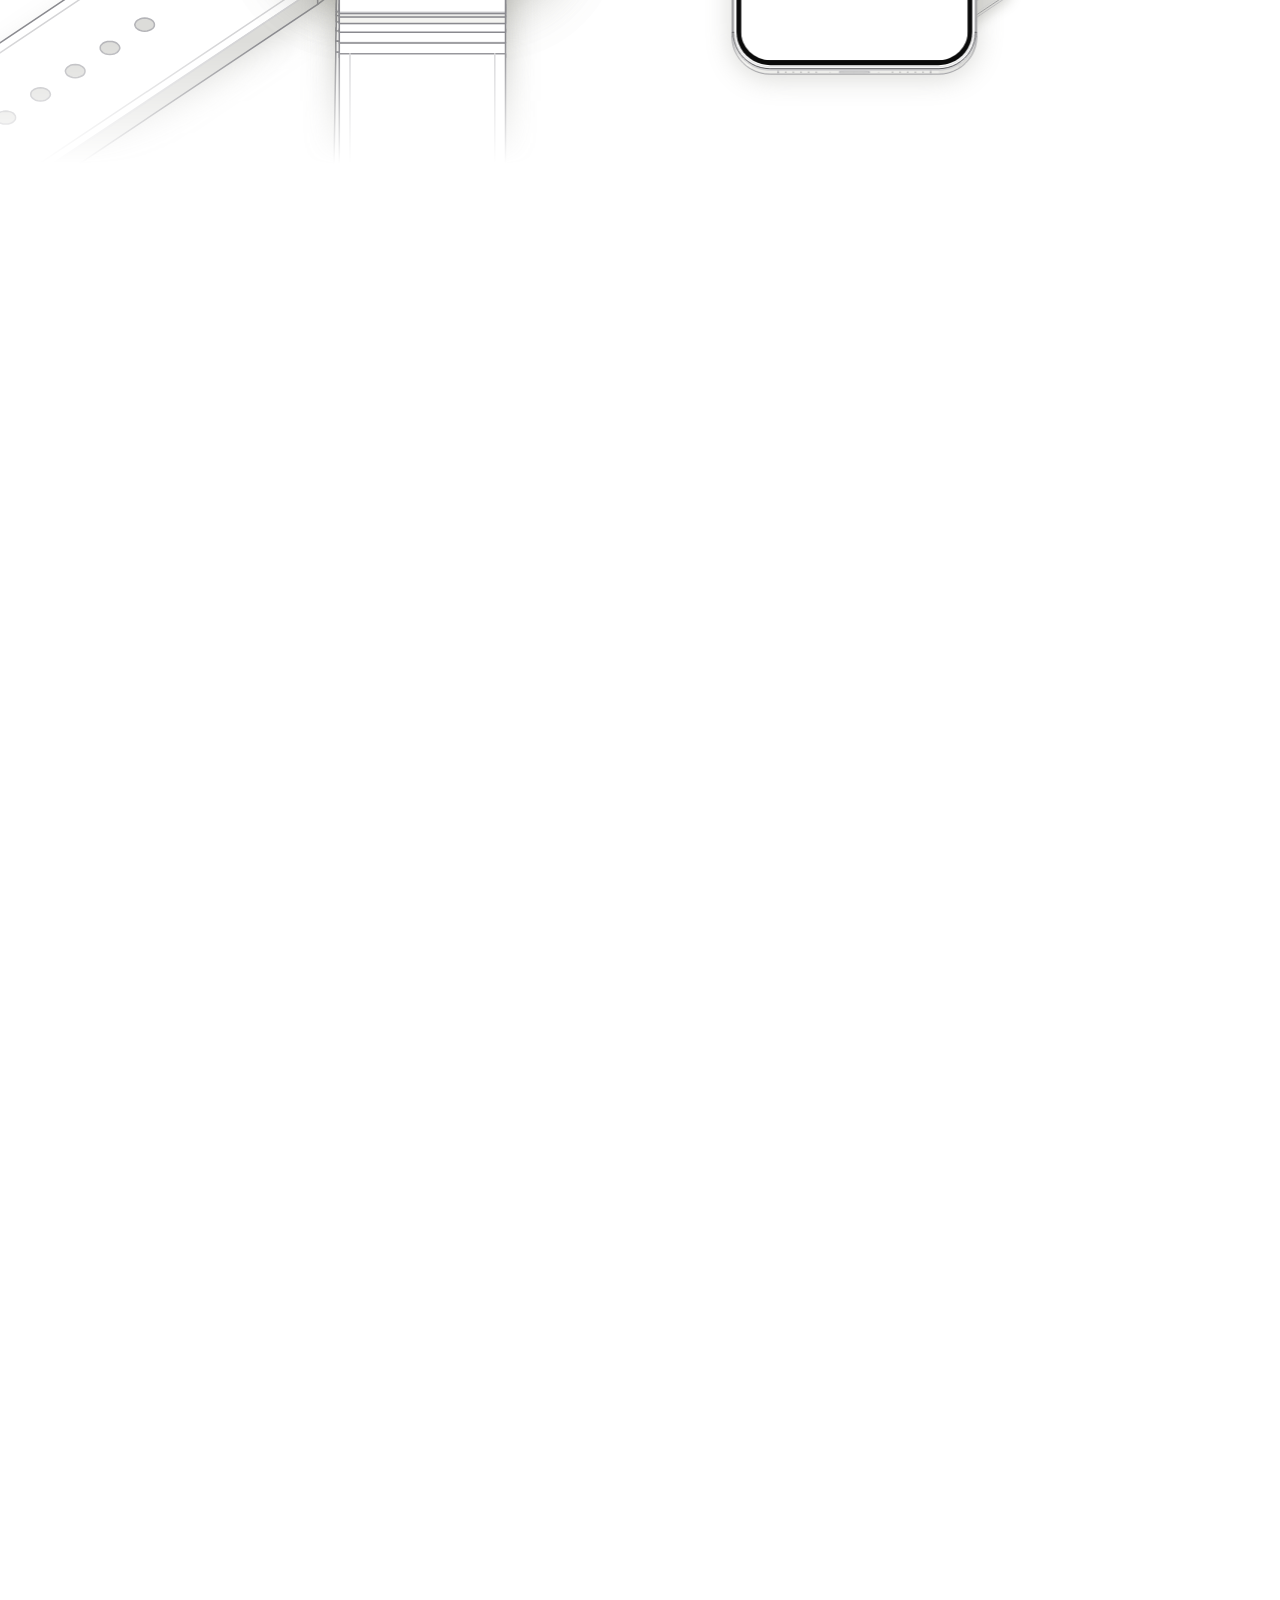
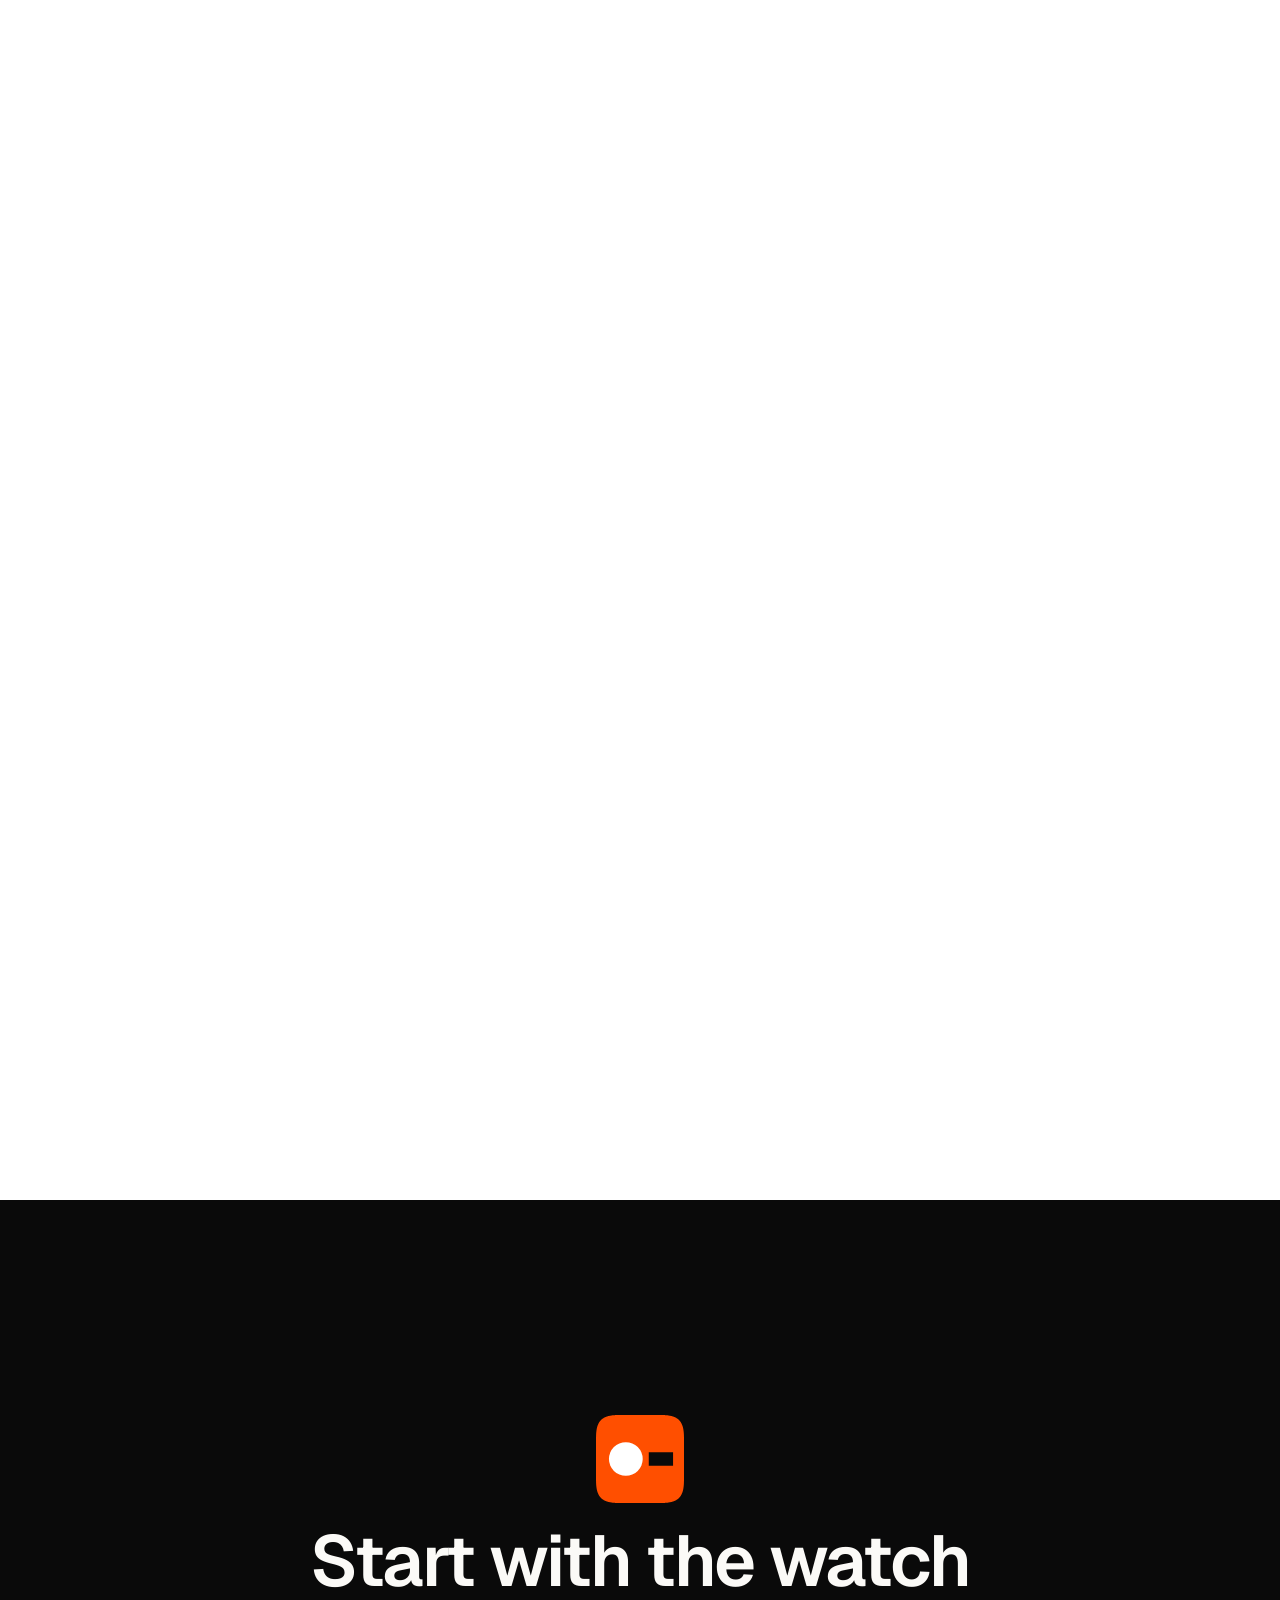
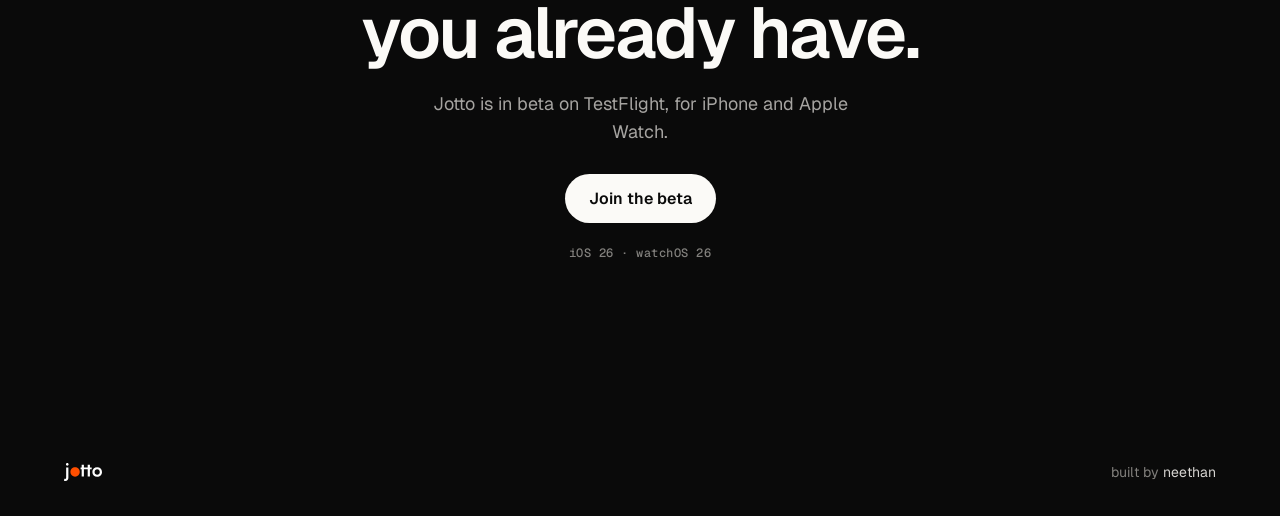
==== commit 3bb24e3d: "iOS design spec v2, and drop BYOK from the product page docs/04-ios-design.md: colours, SF Pro type " ====
--- a/brand/page/index.html
+++ b/brand/page/index.html
@@ -195,7 +195,7 @@
 <section class="end" id="get">
   <img src="../logo/final/icon-ios-masked.svg" alt="">
   <h2>Start with the watch<br>you already have.</h2>
-  <p>Jotto is in beta on TestFlight. Bring your own API key, or use a Jotto subscription.</p>
+  <p>Jotto is in beta on TestFlight, for iPhone and Apple Watch.</p>
   <a class="btn" href="#">Join the beta</a>
   <p class="small">iOS 26 · watchOS 26</p>
 </section>
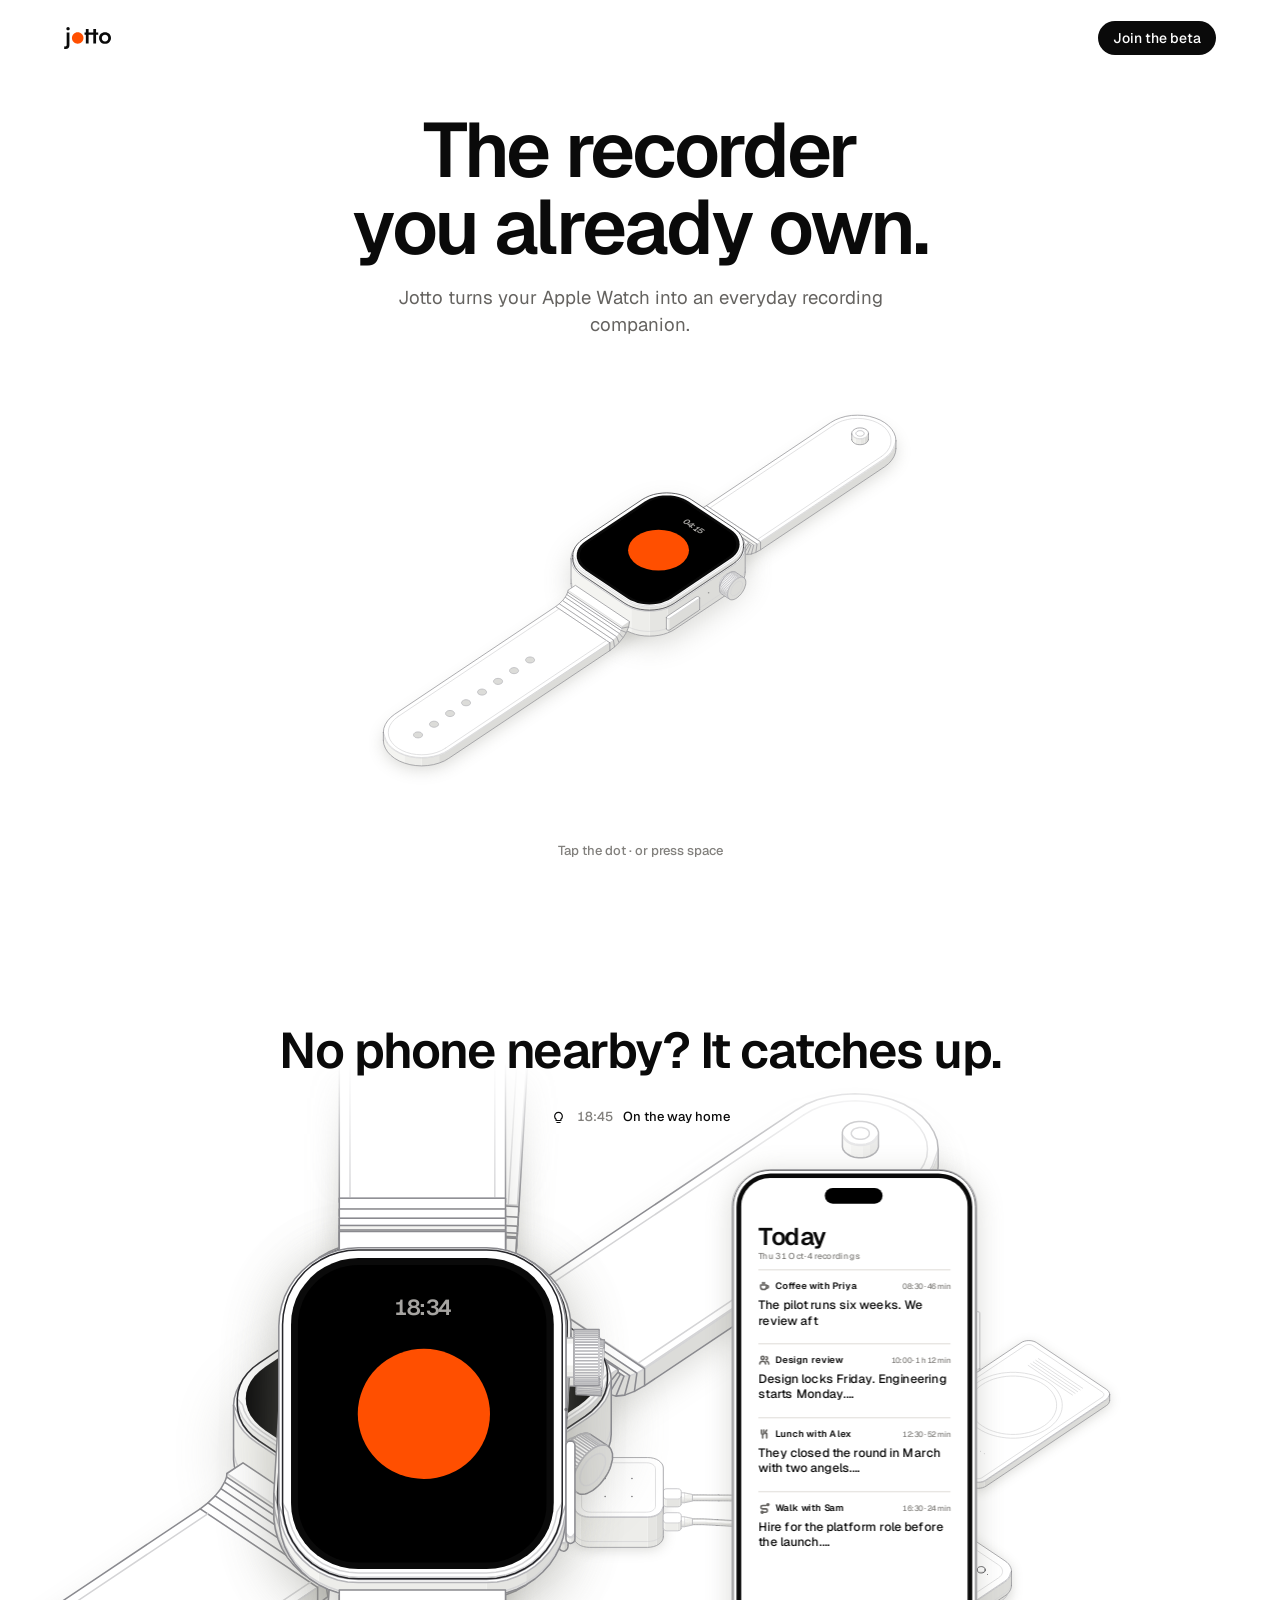
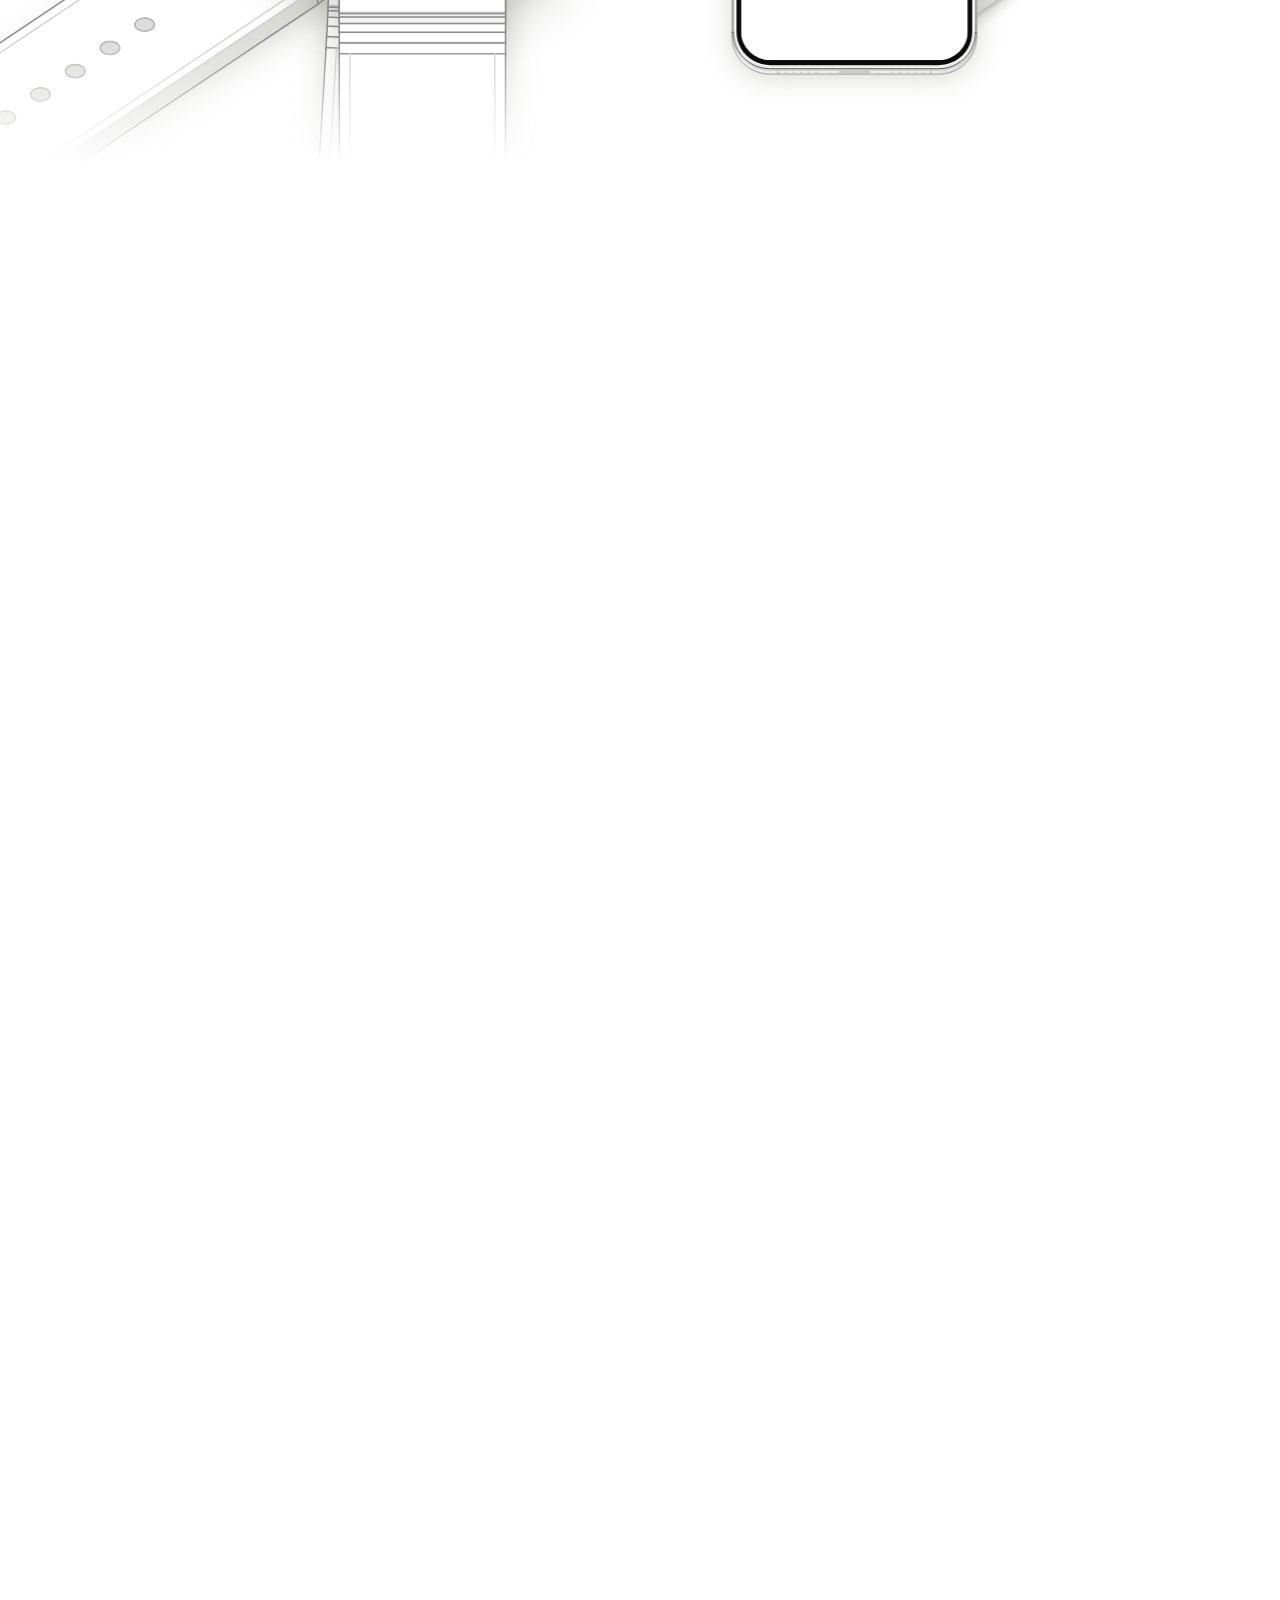
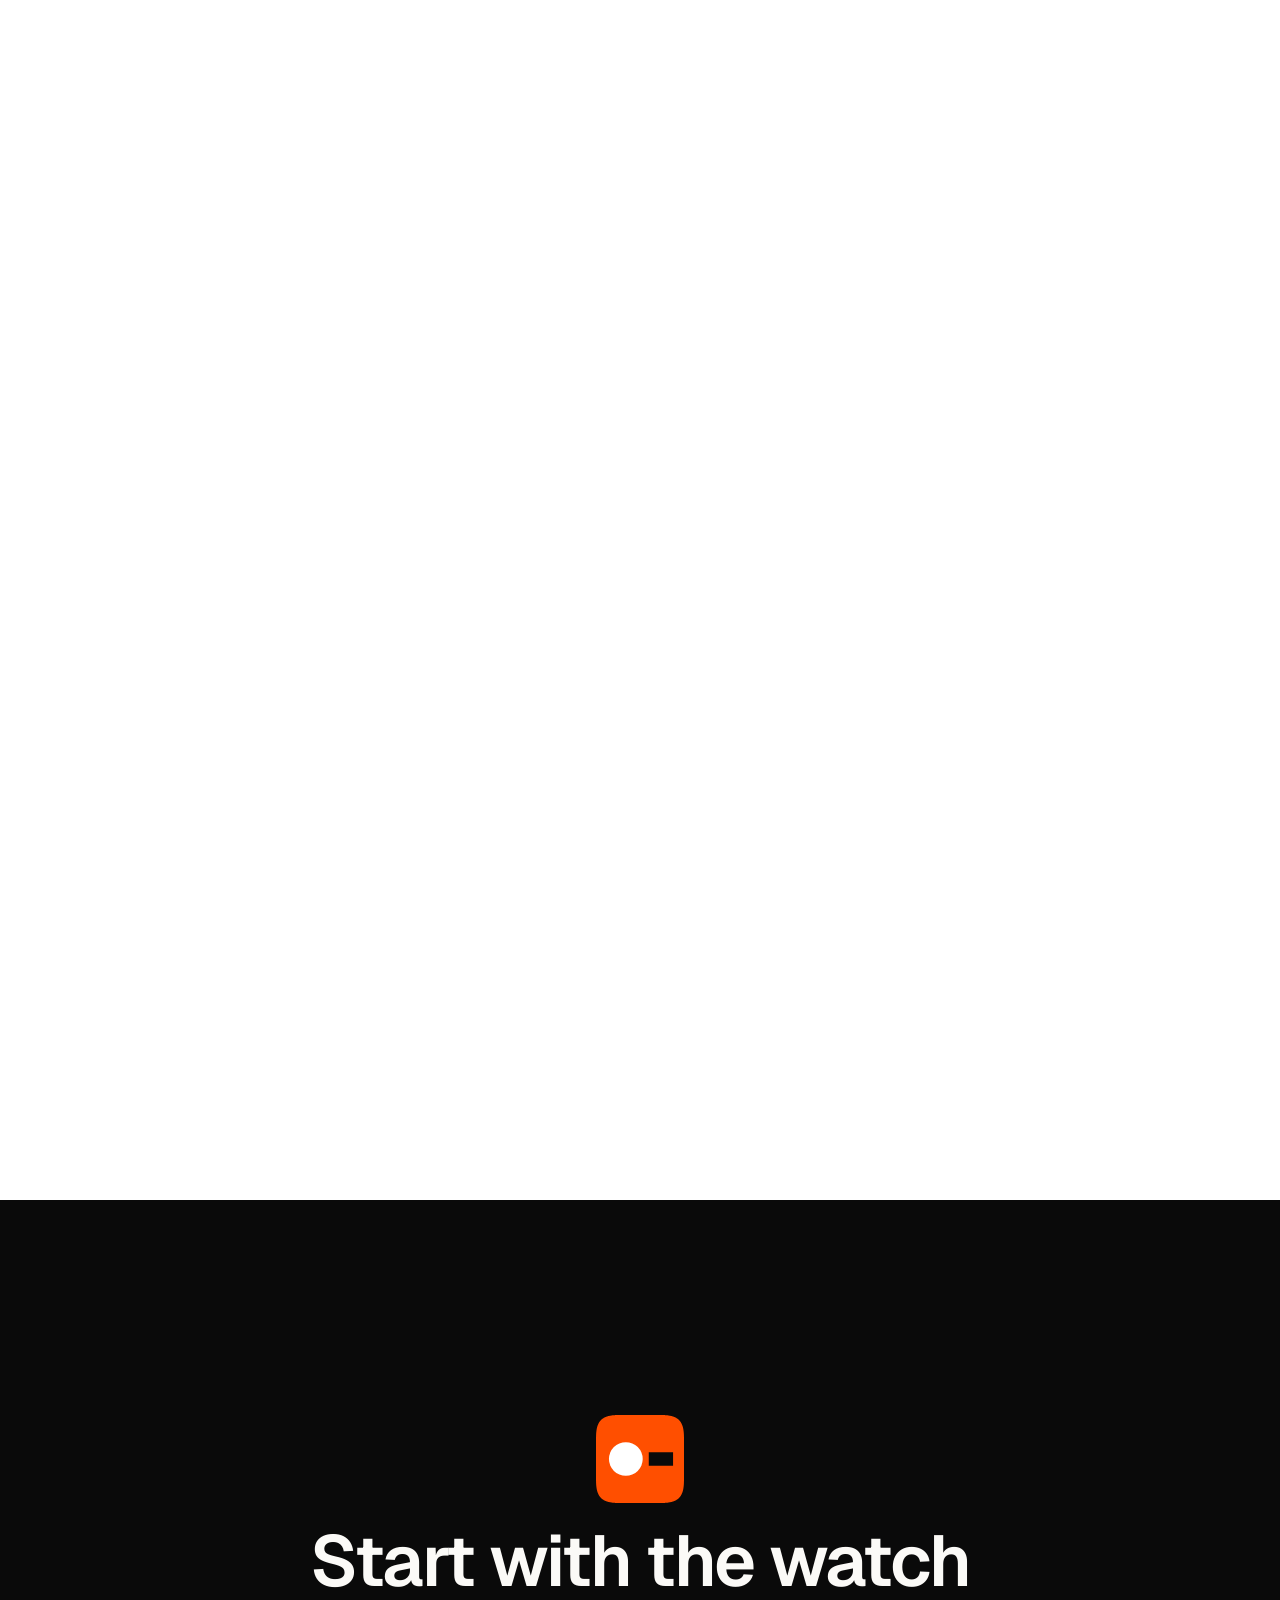
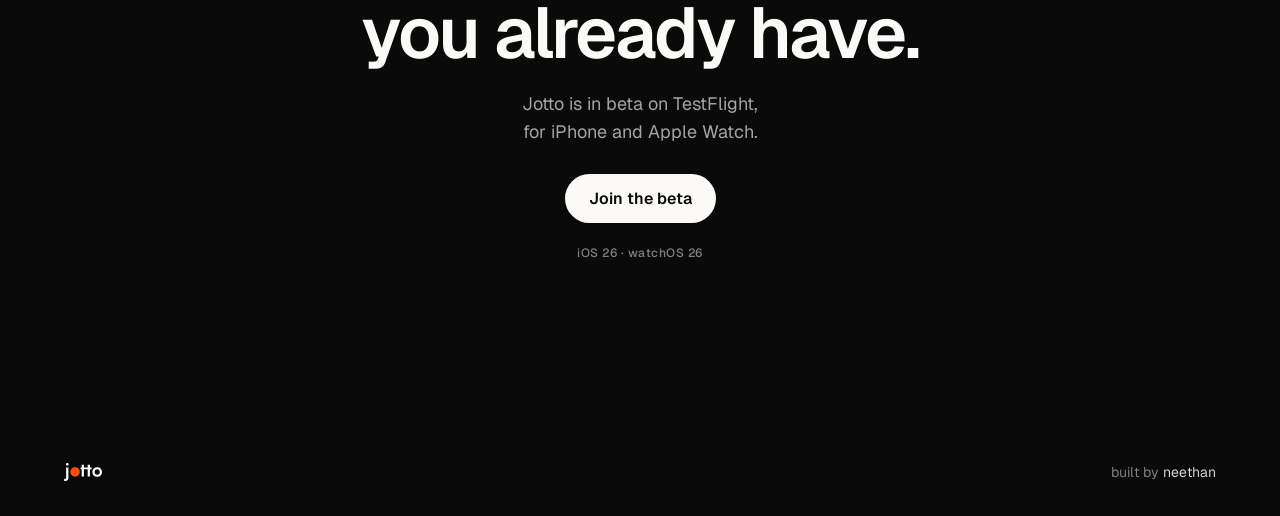
==== commit 04e99ace: "Product page: Geist only, drop the neethan.com nav link Co-Authored-By: Claude Opus 5.5 <noreply@ant" ====
--- a/brand/page/index.html
+++ b/brand/page/index.html
@@ -10,10 +10,10 @@
 <link rel="stylesheet" href="../color/tokens.css">
 <link rel="stylesheet" href="iso.css">
 <link rel="preconnect" href="https://fonts.googleapis.com">
-<link rel="stylesheet" href="https://fonts.googleapis.com/css2?family=Geist:wght@400;500;600;700&family=Geist+Mono:wght@400;500&display=swap">
+<link rel="stylesheet" href="https://fonts.googleapis.com/css2?family=Geist:wght@400;500;600;700&display=swap">
 <style>
   /* Scoped to the Jotto page: brand tokens only. */
-  .jotto { --max: 1200px; --pad: clamp(20px, 5vw, 64px); --sans: "Geist", system-ui, sans-serif; --mono: "Geist Mono", ui-monospace, monospace;
+  .jotto { --max: 1200px; --pad: clamp(20px, 5vw, 64px); --sans: "Geist", system-ui, sans-serif;
     background: var(--ink-0); color: var(--ink-950); font-family: var(--sans); -webkit-font-smoothing: antialiased; }
   * { box-sizing: border-box; margin: 0; }
   html { scroll-snap-type: y proximity; }
@@ -61,10 +61,10 @@
   .wui.rec .btn { transform: scale(.88); }
   .wui.rec .btn::after { transform: scale(1); }
   .wui.rec .ring { animation: ring 1.1s ease-out infinite; }
-  .wui .el { position: absolute; bottom: 9px; width: 100%; text-align: center; font: 500 7.5px var(--mono); color: #fff; opacity: 0; transition: opacity .2s; font-variant-numeric: tabular-nums; }
+  .wui .el { position: absolute; bottom: 9px; width: 100%; text-align: center; font: 500 7.5px var(--sans); font-variant-numeric: tabular-nums; color: #fff; opacity: 0; transition: opacity .2s; }
   .wui.rec .el { opacity: 1; }
   .wui .big { position: absolute; top: 30px; width: 100%; text-align: center; font: 600 22px var(--sans); letter-spacing: -.02em; color: #fff; opacity: 0; transition: opacity .4s; font-variant-numeric: tabular-nums; }
-  .wui .sub { position: absolute; top: 58px; width: 100%; text-align: center; font: 500 6px var(--mono); color: #fff; opacity: 0; transition: opacity .4s; }
+  .wui .sub { position: absolute; top: 58px; width: 100%; text-align: center; font: 500 6px var(--sans); font-variant-numeric: tabular-nums; color: #fff; opacity: 0; transition: opacity .4s; }
   .wui.charging { background: var(--orange-500); }
   .wui.charging .big, .wui.charging .sub { opacity: 1; }
   .wui.charging .btn, .wui.charging .clock { opacity: 0; }
@@ -75,10 +75,10 @@
   .pui { position: absolute; inset: 0; background: #fff; color: var(--ink-950); font-family: var(--sans); }
   .pui .island { position: absolute; left: 50%; top: 7px; width: 40px; height: 11px; margin-left: -20px; border-radius: 6px; background: #000; }
   .pui .ttl { position: absolute; left: 12px; top: 30px; font: 600 17px var(--sans); letter-spacing: -.02em; }
-  .pui .date { position: absolute; left: 12px; top: 51px; font: 500 6px var(--mono); color: var(--ink-500); }
+  .pui .date { position: absolute; left: 12px; top: 51px; font: 500 6px var(--sans); font-variant-numeric: tabular-nums; color: var(--ink-500); }
   .pui .row { position: absolute; left: 12px; right: 12px; height: 50px; border-top: .6px solid var(--ink-200); opacity: 0; transition: opacity .3s; }
   .pui .row.on { opacity: 1; }
-  .pui .meta { display: flex; align-items: center; gap: 3.5px; padding-top: 6px; font: 500 5.5px var(--mono); color: var(--ink-500); }
+  .pui .meta { display: flex; align-items: center; gap: 3.5px; padding-top: 6px; font: 500 5.5px var(--sans); font-variant-numeric: tabular-nums; color: var(--ink-500); }
   .pui .meta .ico { width: 8px; height: 8px; stroke-width: 1.1; color: var(--ink-600); }
   .pui .meta .ttl2 { color: var(--ink-950); font: 600 6.5px var(--sans); }
   .pui .meta .when { margin-left: auto; }
@@ -96,7 +96,7 @@
   .stage .art { width: min(50vw, 600px); }
   .said { position: absolute; max-width: 420px; }
   .said.below { position: static; text-align: center; padding: 0 var(--pad); margin: -6px auto 0; min-height: 96px; max-width: 560px; }
-  .evt { display: flex; align-items: center; gap: 8px; width: 100%; font: 500 12px var(--mono); color: var(--ink-500); letter-spacing: .02em; margin-bottom: 10px; opacity: 0; transform: translateY(4px); transition: opacity .3s ease, transform .3s ease; }
+  .evt { display: flex; align-items: center; gap: 8px; width: 100%; font: 500 12px var(--sans); font-variant-numeric: tabular-nums; color: var(--ink-500); letter-spacing: .02em; margin-bottom: 10px; opacity: 0; transform: translateY(4px); transition: opacity .3s ease, transform .3s ease; }
   .said.below .evt { justify-content: center; }
   .evt .ico { color: var(--ink-950); }
   .evt .len { margin-left: auto; }
@@ -109,7 +109,7 @@
   .line .f.x { color: var(--ink-300); }
   .line .f.x::after { transform: scaleX(1); }
   .line .f.gone { opacity: 0; }
-  .hint { font: 500 13px var(--mono); color: var(--ink-500); text-align: center; min-height: 18px; }
+  .hint { font: 500 13px var(--sans); font-variant-numeric: tabular-nums; color: var(--ink-500); text-align: center; min-height: 18px; }
   .hint .live { color: var(--orange-500); }
   @media (hover: none), (max-width: 759px) { .hint .kb { display: none; } }
 
@@ -128,7 +128,7 @@
   .rig { position: absolute; left: 50%; top: 58%; width: min(56vw, 760px); transform-origin: 50% 50%; will-change: transform; pointer-events: auto; }
   .phone { position: absolute; left: 50%; top: 58%; width: 300px; will-change: transform; z-index: 1; }
   .event { position: absolute; left: 50%; top: 42%; transform: translate(-50%, -50%); display: flex; align-items: center; gap: 10px; white-space: nowrap;
-    font: 500 13px var(--mono); letter-spacing: .02em; color: var(--ink-950); transition: opacity .3s ease; }
+    font: 500 13px var(--sans); font-variant-numeric: tabular-nums; color: var(--ink-950); transition: opacity .3s ease; }
   .event .tm { color: var(--ink-500); }
   .night .event { color: var(--ink-50); }
   .night .event .tm { color: var(--ink-400); }
@@ -136,8 +136,8 @@
   .end { background: var(--ink-950); color: var(--ink-50); min-height: 92svh; display: flex; flex-direction: column; align-items: center; justify-content: center; text-align: center; gap: 22px; padding: 120px 0 72px; }
   .end img { width: 88px; height: 88px; }
   .end h2 { font-size: clamp(40px, 5.6vw, 84px); }
-  .end p { font-size: 18px; line-height: 1.55; color: var(--ink-400); max-width: 470px; margin: 0 auto; }
-  .end .small { font: 500 12px var(--mono); color: var(--ink-500); letter-spacing: .04em; }
+  .end p { font-size: 18px; line-height: 1.55; color: var(--ink-400); max-width: 470px; margin: 0 auto; text-wrap: balance; }
+  .end .small { font: 500 12px var(--sans); font-variant-numeric: tabular-nums; color: var(--ink-500); letter-spacing: .04em; }
   .end a.btn { margin-top: 6px; color: var(--ink-950); background: var(--ink-50); padding: 14px 24px; border-radius: 999px; font-weight: 600; font-size: 16px; text-decoration: none; }
   footer { background: var(--ink-950); color: var(--ink-500); font-size: 14px; }
   footer .wrap { display: flex; align-items: center; justify-content: space-between; height: 88px; text-transform: lowercase; }
@@ -160,7 +160,7 @@
 
 <header class="top" id="top"><div class="wrap">
   <a href="#" aria-label="Jotto"><img id="mark" src="../logo/final/wordmark.svg" alt="jotto"></a>
-  <nav><a href="https://neethan.com">neethan.com</a><a class="pill" href="#get">Join the beta</a></nav>
+  <nav><a class="pill" href="#get">Join the beta</a></nav>
 </div></header>
 
 <section class="hero" id="hero">
@@ -559,7 +559,7 @@
         if (rowChars[i][0].classList.contains("on") !== all) rowChars[i].forEach(c => c.classList.toggle("on", all));
       }
     });
-    dateEl.textContent = done ? `THU 31 OCT · ${done} RECORDING${done > 1 ? "S" : ""}` : "THU 31 OCT";
+    dateEl.textContent = done ? `Thu 31 Oct · ${done} recording${done > 1 ? "s" : ""}` : "Thu 31 Oct";
     // the moment, between the watch and the phone
     const showEvt = u(11) > .85 ? 1 : live >= 0 || (phase > 9 && phase < 9.8) ? 1 : 0;
     const ev = u(11) > .85 ? { t: "23:24", icon: "idea", what: "On the charger" } : m;
